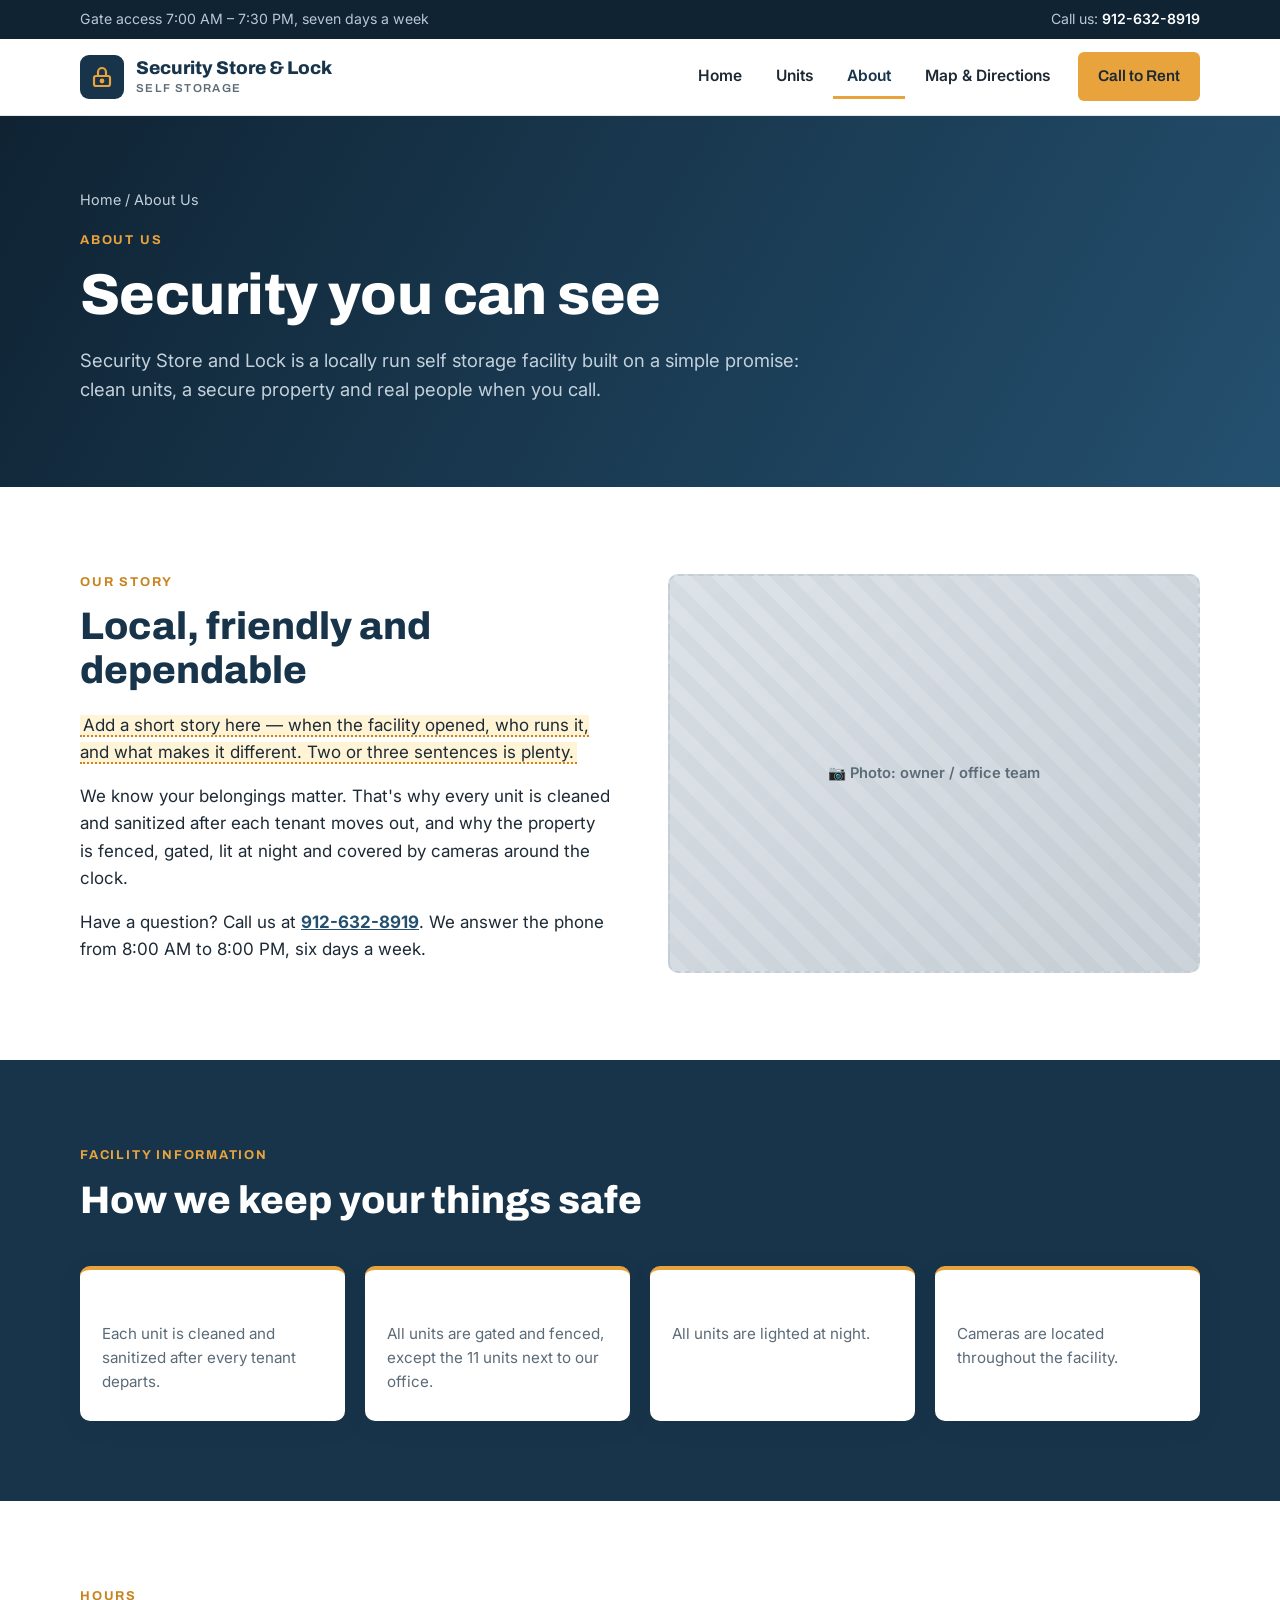
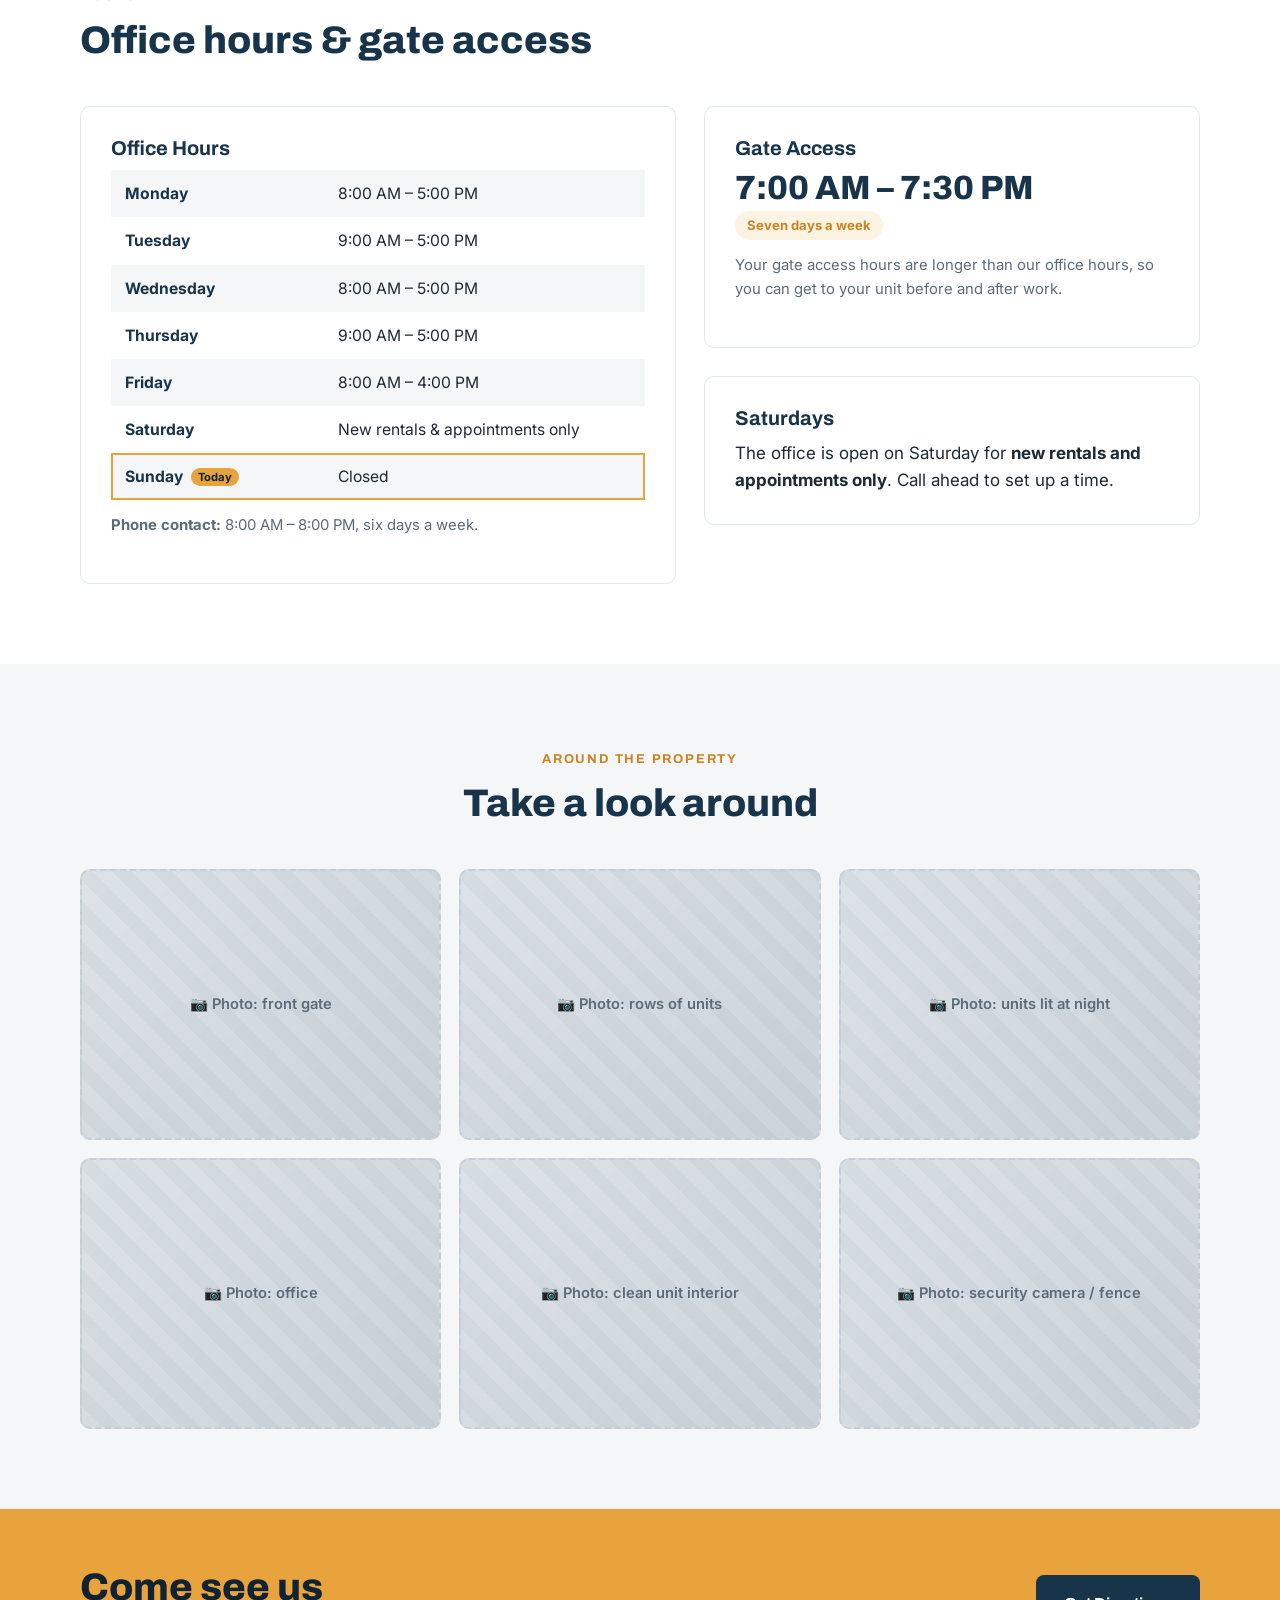
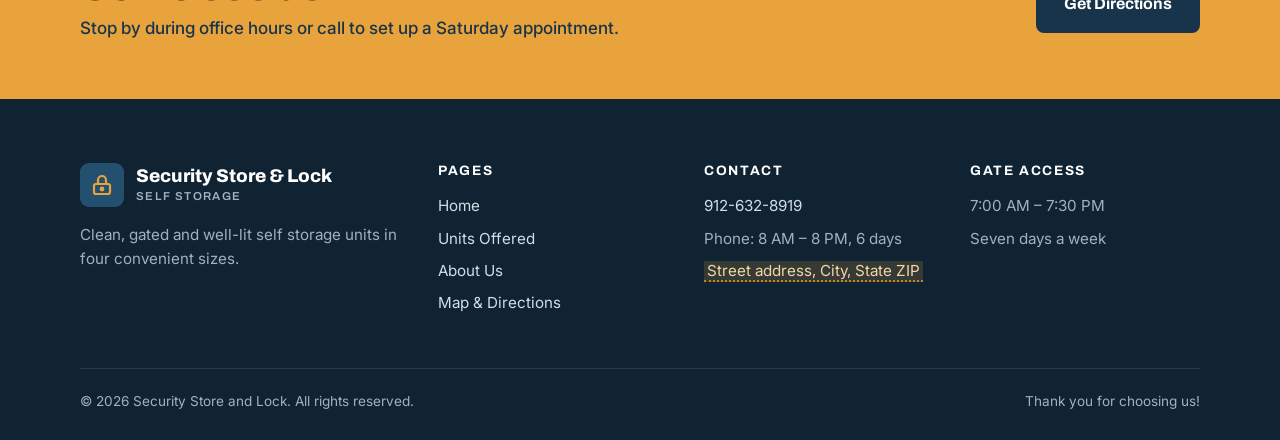
==== about.html @ 2366b082 "Initial website for Security Store and Lock Co-Authored-By: Claude Opus 5.5 <noreply@anthropic.com>" ====
<!DOCTYPE html>
<html lang="en">
<head>
  <meta charset="UTF-8">
  <meta name="viewport" content="width=device-width, initial-scale=1">
  <title>About Us | Security Store and Lock</title>
  <meta name="description" content="Learn about Security Store and Lock: clean, sanitized units, a gated and fenced property, night lighting and day/night cameras.">
  <link rel="preconnect" href="https://fonts.googleapis.com">
  <link rel="preconnect" href="https://fonts.gstatic.com" crossorigin>
  <link href="https://fonts.googleapis.com/css2?family=Archivo:wght@600;700;800&family=Inter:wght@400;500;600;700&display=swap" rel="stylesheet">
  <link rel="stylesheet" href="css/styles.css">
</head>
<body>

  <div class="topbar">
    <div class="container">
      <span class="hide-sm">Gate access 7:00 AM – 7:30 PM, seven days a week</span>
      <span>Call us: <a href="tel:+19126328919">912-632-8919</a></span>
    </div>
  </div>

  <header class="site-header">
    <div class="container">
      <a class="logo" href="index.html" aria-label="Security Store and Lock home">
        <span class="logo-mark"><svg viewBox="0 0 24 24" fill="none" stroke="#e8a33d" stroke-width="2.2" stroke-linecap="round" stroke-linejoin="round"><rect x="4" y="11" width="16" height="10" rx="2"/><path d="M8 11V7a4 4 0 0 1 8 0v4"/><circle cx="12" cy="16" r="1.3" fill="#e8a33d"/></svg></span>
        <span class="logo-text">Security Store &amp; Lock<small>Self Storage</small></span>
      </a>
      <button class="nav-toggle" aria-label="Open menu" aria-expanded="false"><span></span><span></span><span></span></button>
      <nav class="nav" aria-label="Main">
        <a href="index.html">Home</a>
        <a href="units.html">Units</a>
        <a href="about.html" aria-current="page">About</a>
        <a href="directions.html">Map &amp; Directions</a>
        <a class="btn btn--accent" href="tel:+19126328919">Call to Rent</a>
      </nav>
    </div>
  </header>

  <main>
    <section class="page-hero">
      <div class="container">
        <div class="crumbs"><a href="index.html">Home</a> / About Us</div>
        <span class="eyebrow">About Us</span>
        <h1>Security you can see</h1>
        <p class="lead">Security Store and Lock is a locally run self storage facility built on a simple promise: clean units, a secure property and real people when you call.</p>
      </div>
    </section>

    <section class="section">
      <div class="container split">
        <div>
          <span class="eyebrow">Our Story</span>
          <h2>Local, friendly and dependable</h2>
          <p><span class="todo">Add a short story here — when the facility opened, who runs it, and what makes it different. Two or three sentences is plenty.</span></p>
          <p>We know your belongings matter. That's why every unit is cleaned and sanitized after each tenant moves out, and why the property is fenced, gated, lit at night and covered by cameras around the clock.</p>
          <p>Have a question? Call us at <a href="tel:+19126328919"><strong>912-632-8919</strong></a>. We answer the phone from 8:00 AM to 8:00 PM, six days a week.</p>
        </div>
        <div class="photo" data-label="Photo: owner / office team"></div>
      </div>
    </section>

    <section class="section section--navy">
      <div class="container">
        <div class="section-head">
          <span class="eyebrow">Facility Information</span>
          <h2>How we keep your things safe</h2>
        </div>
        <div class="features" style="margin-top:0">
          <div class="feature"><h3>Cleaned &amp; Sanitized</h3><p>Each unit is cleaned and sanitized after every tenant departs.</p></div>
          <div class="feature"><h3>Gated &amp; Fenced</h3><p>All units are gated and fenced, except the 11 units next to our office.</p></div>
          <div class="feature"><h3>Lighted at Night</h3><p>All units are lighted at night.</p></div>
          <div class="feature"><h3>Day/Night Cameras</h3><p>Cameras are located throughout the facility.</p></div>
        </div>
      </div>
    </section>

    <section class="section">
      <div class="container">
        <div class="section-head">
          <span class="eyebrow">Hours</span>
          <h2>Office hours &amp; gate access</h2>
        </div>
        <div class="info-grid">
          <div class="card">
            <h3>Office Hours</h3>
            <table class="hours">
              <tr data-day="1"><th>Monday</th><td>8:00 AM – 5:00 PM</td></tr>
              <tr data-day="2"><th>Tuesday</th><td>9:00 AM – 5:00 PM</td></tr>
              <tr data-day="3"><th>Wednesday</th><td>8:00 AM – 5:00 PM</td></tr>
              <tr data-day="4"><th>Thursday</th><td>9:00 AM – 5:00 PM</td></tr>
              <tr data-day="5"><th>Friday</th><td>8:00 AM – 4:00 PM</td></tr>
              <tr data-day="6"><th>Saturday</th><td>New rentals &amp; appointments only</td></tr>
              <tr data-day="0"><th>Sunday</th><td>Closed</td></tr>
            </table>
            <p class="note"><strong>Phone contact:</strong> 8:00 AM – 8:00 PM, six days a week.</p>
          </div>
          <div class="stack">
            <div class="card">
              <h3>Gate Access</h3>
              <div class="gate-time">7:00 AM – 7:30 PM</div>
              <span class="pill">Seven days a week</span>
              <p class="note">Your gate access hours are longer than our office hours, so you can get to your unit before and after work.</p>
            </div>
            <div class="card">
              <h3>Saturdays</h3>
              <p style="margin:0">The office is open on Saturday for <strong>new rentals and appointments only</strong>. Call ahead to set up a time.</p>
            </div>
          </div>
        </div>
      </div>
    </section>

    <section class="section section--soft">
      <div class="container">
        <div class="section-head center">
          <span class="eyebrow">Around the Property</span>
          <h2>Take a look around</h2>
        </div>
        <div class="gallery">
          <div class="photo" data-label="Photo: front gate"></div>
          <div class="photo" data-label="Photo: rows of units"></div>
          <div class="photo" data-label="Photo: units lit at night"></div>
          <div class="photo" data-label="Photo: office"></div>
          <div class="photo" data-label="Photo: clean unit interior"></div>
          <div class="photo" data-label="Photo: security camera / fence"></div>
        </div>
      </div>
    </section>

    <section class="cta-band">
      <div class="container">
        <div>
          <h2>Come see us</h2>
          <p>Stop by during office hours or call to set up a Saturday appointment.</p>
        </div>
        <a class="btn btn--navy" href="directions.html">Get Directions</a>
      </div>
    </section>
  </main>

  <footer class="site-footer">
    <div class="container">
      <div class="footer-grid">
        <div>
          <a class="logo" href="index.html">
            <span class="logo-mark"><svg viewBox="0 0 24 24" fill="none" stroke="#e8a33d" stroke-width="2.2" stroke-linecap="round" stroke-linejoin="round"><rect x="4" y="11" width="16" height="10" rx="2"/><path d="M8 11V7a4 4 0 0 1 8 0v4"/><circle cx="12" cy="16" r="1.3" fill="#e8a33d"/></svg></span>
            <span class="logo-text">Security Store &amp; Lock<small>Self Storage</small></span>
          </a>
          <p style="margin-top:16px">Clean, gated and well-lit self storage units in four convenient sizes.</p>
        </div>
        <div>
          <h4>Pages</h4>
          <ul>
            <li><a href="index.html">Home</a></li>
            <li><a href="units.html">Units Offered</a></li>
            <li><a href="about.html">About Us</a></li>
            <li><a href="directions.html">Map &amp; Directions</a></li>
          </ul>
        </div>
        <div>
          <h4>Contact</h4>
          <ul>
            <li><a href="tel:+19126328919">912-632-8919</a></li>
            <li>Phone: 8 AM – 8 PM, 6 days</li>
            <li><span class="todo">Street address, City, State ZIP</span></li>
          </ul>
        </div>
        <div>
          <h4>Gate Access</h4>
          <ul>
            <li>7:00 AM – 7:30 PM</li>
            <li>Seven days a week</li>
          </ul>
        </div>
      </div>
      <div class="footer-bottom">
        <span>&copy; <span data-year>2026</span> Security Store and Lock. All rights reserved.</span>
        <span>Thank you for choosing us!</span>
      </div>
    </div>
  </footer>

  <script src="js/main.js"></script>
</body>
</html>
---- css/styles.css ----
/* ==========================================================
   Security Store and Lock — site styles
   Brand colors are defined once here; change them to re-theme.
   ========================================================== */
:root {
  --navy: #18344a;
  --navy-dark: #0f2333;
  --navy-light: #24506f;
  --accent: #e8a33d;
  --accent-dark: #c98420;
  --ink: #1d2a35;
  --muted: #5b6b78;
  --line: #e3e8ec;
  --bg: #ffffff;
  --bg-soft: #f4f6f8;
  --radius: 10px;
  --shadow: 0 6px 24px rgba(15, 35, 51, 0.08);
  --max: 1160px;
  --font-head: "Archivo", "Segoe UI", system-ui, sans-serif;
  --font-body: "Inter", "Segoe UI", system-ui, sans-serif;
}

*, *::before, *::after { box-sizing: border-box; }
html { scroll-behavior: smooth; }
body {
  margin: 0;
  font-family: var(--font-body);
  color: var(--ink);
  background: var(--bg);
  line-height: 1.6;
  font-size: 17px;
  -webkit-font-smoothing: antialiased;
}
img { max-width: 100%; display: block; }
a { color: var(--navy-light); }
h1, h2, h3, h4 { font-family: var(--font-head); color: var(--navy); line-height: 1.15; margin: 0 0 .5em; }
h1 { font-size: clamp(2.2rem, 5vw, 3.6rem); font-weight: 800; letter-spacing: -0.01em; }
h2 { font-size: clamp(1.7rem, 3.2vw, 2.4rem); font-weight: 800; }
h3 { font-size: 1.25rem; font-weight: 700; }
p { margin: 0 0 1em; }

.container { width: 100%; max-width: var(--max); margin: 0 auto; padding: 0 20px; }
.section { padding: 80px 0; }
.section--soft { background: var(--bg-soft); }
.section--navy { background: var(--navy); color: #dbe5ec; }
.section--navy h2, .section--navy h3 { color: #fff; }
.eyebrow {
  display: inline-block;
  font-family: var(--font-head);
  font-size: .8rem;
  font-weight: 700;
  letter-spacing: .14em;
  text-transform: uppercase;
  color: var(--accent-dark);
  margin-bottom: .75rem;
}
.section--navy .eyebrow, .hero .eyebrow, .page-hero .eyebrow { color: var(--accent); }
.lead { font-size: 1.15rem; color: var(--muted); max-width: 62ch; }
.section-head { max-width: 720px; margin-bottom: 44px; }
.section-head.center { margin-left: auto; margin-right: auto; text-align: center; }
.section-head.center .lead { margin-left: auto; margin-right: auto; }

/* ---------- Buttons ---------- */
.btn {
  display: inline-flex; align-items: center; gap: .5rem;
  padding: 14px 26px;
  border-radius: 8px;
  font-family: var(--font-head);
  font-weight: 700;
  font-size: 1rem;
  text-decoration: none;
  border: 2px solid transparent;
  transition: background .15s, color .15s, border-color .15s, transform .15s;
  cursor: pointer;
}
.btn:hover { transform: translateY(-1px); }
.btn--accent { background: var(--accent); color: var(--navy-dark); }
.btn--accent:hover { background: var(--accent-dark); }
.btn--ghost { border-color: rgba(255,255,255,.5); color: #fff; }
.btn--ghost:hover { border-color: #fff; background: rgba(255,255,255,.08); }
.btn--navy { background: var(--navy); color: #fff; }
.btn--navy:hover { background: var(--navy-light); }
.btn--outline { border-color: var(--navy); color: var(--navy); }
.btn--outline:hover { background: var(--navy); color: #fff; }
.btn-row { display: flex; flex-wrap: wrap; gap: 12px; }

/* ---------- Top bar + header ---------- */
.topbar { background: var(--navy-dark); color: #b9c8d4; font-size: .88rem; }
.topbar .container { display: flex; justify-content: space-between; gap: 16px; padding-top: 8px; padding-bottom: 8px; flex-wrap: wrap; }
.topbar a { color: #fff; text-decoration: none; font-weight: 600; }

.site-header {
  position: sticky; top: 0; z-index: 50;
  background: #fff;
  border-bottom: 1px solid var(--line);
}
.site-header .container { display: flex; align-items: center; justify-content: space-between; height: 76px; }
.logo { display: flex; align-items: center; gap: 12px; text-decoration: none; }
.logo-mark {
  width: 44px; height: 44px; border-radius: 9px;
  background: var(--navy);
  display: grid; place-items: center;
}
.logo-mark svg { width: 24px; height: 24px; }
.logo-text { font-family: var(--font-head); font-weight: 800; color: var(--navy); font-size: 1.15rem; line-height: 1.05; }
.logo-text small { display: block; font-weight: 600; font-size: .72rem; letter-spacing: .12em; text-transform: uppercase; color: var(--muted); margin-top: 3px; }

.nav { display: flex; align-items: center; gap: 6px; }
.nav a {
  text-decoration: none; color: var(--ink);
  font-weight: 600; font-size: .97rem;
  padding: 10px 14px; border-radius: 6px;
}
.nav a:hover { background: var(--bg-soft); }
.nav a[aria-current="page"] { color: var(--navy); box-shadow: inset 0 -3px 0 var(--accent); border-radius: 0; }
.nav .btn { margin-left: 8px; padding: 10px 18px; }
.nav-toggle { display: none; background: none; border: 0; padding: 8px; cursor: pointer; }
.nav-toggle span { display: block; width: 24px; height: 2px; background: var(--navy); margin: 5px 0; transition: transform .2s, opacity .2s; }

/* ---------- Hero ---------- */
.hero {
  position: relative;
  background:
    linear-gradient(100deg, rgba(15,35,51,.96) 0%, rgba(24,52,74,.88) 55%, rgba(24,52,74,.55) 100%),
    var(--hero-img, linear-gradient(135deg, #24506f, #0f2333));
  background-size: cover; background-position: center;
  color: #dbe5ec;
  padding: 110px 0 120px;
  overflow: hidden;
}
.hero h1 { color: #fff; max-width: 15ch; }
.hero .lead { color: #c3d1dc; }
.hero-grid { display: grid; grid-template-columns: 1.3fr 1fr; gap: 48px; align-items: center; }
.hero-card {
  background: rgba(255,255,255,.06);
  border: 1px solid rgba(255,255,255,.14);
  border-radius: var(--radius);
  padding: 28px;
  backdrop-filter: blur(4px);
}
.hero-card h3 { color: #fff; font-size: 1rem; letter-spacing: .1em; text-transform: uppercase; margin-bottom: 14px; }
.hero-card .big { font-family: var(--font-head); font-size: 1.9rem; font-weight: 800; color: #fff; line-height: 1.1; }
.hero-card .sub { color: #b9c8d4; margin: 4px 0 0; }
.hero-card hr { border: 0; border-top: 1px solid rgba(255,255,255,.14); margin: 20px 0; }

.page-hero {
  background: linear-gradient(120deg, var(--navy-dark), var(--navy-light));
  color: #c3d1dc;
  padding: 72px 0 64px;
}
.page-hero h1 { color: #fff; margin-bottom: .3em; }
.page-hero .lead { color: #c3d1dc; }
.crumbs { font-size: .9rem; margin-bottom: 14px; }
.crumbs a { color: #c3d1dc; text-decoration: none; }
.crumbs a:hover { color: #fff; }

/* ---------- Feature strip ---------- */
.features { display: grid; grid-template-columns: repeat(4, 1fr); gap: 20px; margin-top: -60px; position: relative; z-index: 2; }
.feature {
  background: #fff;
  border-radius: var(--radius);
  padding: 26px 22px;
  box-shadow: var(--shadow);
  border-top: 4px solid var(--accent);
}
.feature .icon { width: 44px; height: 44px; border-radius: 10px; background: #fdf3e3; display: grid; place-items: center; margin-bottom: 14px; }
.feature .icon svg { width: 22px; height: 22px; stroke: var(--accent-dark); }
.feature h3 { font-size: 1.08rem; margin-bottom: .35em; }
.feature p { color: var(--muted); font-size: .95rem; margin: 0; }

/* ---------- Units ---------- */
.units-grid { display: grid; grid-template-columns: repeat(4, 1fr); gap: 22px; }
.unit-card {
  background: #fff;
  border: 1px solid var(--line);
  border-radius: var(--radius);
  overflow: hidden;
  display: flex; flex-direction: column;
  transition: box-shadow .2s, transform .2s;
}
.unit-card:hover { box-shadow: var(--shadow); transform: translateY(-3px); }
.unit-visual { background: var(--bg-soft); padding: 22px; display: grid; place-items: center; height: 150px; border-bottom: 1px solid var(--line); }
.unit-visual .box {
  background: var(--navy);
  border-radius: 3px;
  position: relative;
  box-shadow: inset 0 0 0 2px rgba(255,255,255,.08);
}
.unit-visual .box::after {
  content: ""; position: absolute; inset: 18% 12% 0;
  background: repeating-linear-gradient(to bottom, rgba(255,255,255,.22) 0 2px, transparent 2px 7px);
}
.unit-body { padding: 22px; flex: 1; display: flex; flex-direction: column; }
.unit-size { font-family: var(--font-head); font-size: 1.6rem; font-weight: 800; color: var(--navy); margin: 0; }
.unit-sqft { font-size: .85rem; font-weight: 700; color: var(--accent-dark); letter-spacing: .06em; text-transform: uppercase; margin-bottom: 10px; }
.unit-body p { color: var(--muted); font-size: .95rem; }
.unit-body ul { padding-left: 1.1em; color: var(--muted); font-size: .93rem; margin: 0 0 18px; }
.unit-body .btn { margin-top: auto; justify-content: center; }

/* ---------- Split / about ---------- */
.split { display: grid; grid-template-columns: 1fr 1fr; gap: 56px; align-items: center; }
.split.reverse > :first-child { order: 2; }
.check-list { list-style: none; padding: 0; margin: 0 0 24px; }
.check-list li { position: relative; padding: 0 0 12px 34px; }
.check-list li::before {
  content: ""; position: absolute; left: 0; top: 3px;
  width: 22px; height: 22px; border-radius: 50%;
  background: var(--accent) url("data:image/svg+xml,%3Csvg xmlns='http://www.w3.org/2000/svg' viewBox='0 0 24 24' fill='none' stroke='%230f2333' stroke-width='3.5' stroke-linecap='round' stroke-linejoin='round'%3E%3Cpolyline points='20 6 9 17 4 12'/%3E%3C/svg%3E") center / 13px no-repeat;
}

/* ---------- Photo placeholders ----------
   To add a real photo, replace a  <div class="photo" ...>  with:
   <img class="photo" src="images/your-photo.jpg" alt="Describe the photo">
*/
.photo {
  width: 100%;
  aspect-ratio: 4 / 3;
  object-fit: cover;
  border-radius: var(--radius);
  background:
    linear-gradient(135deg, rgba(24,52,74,.08), rgba(24,52,74,.16)),
    repeating-linear-gradient(45deg, #eef2f5 0 14px, #e6ebef 14px 28px);
  border: 2px dashed #c4ced6;
  display: grid; place-items: center;
  color: var(--muted);
  font-weight: 600; font-size: .92rem;
  text-align: center; padding: 16px;
}
img.photo { border: 0; padding: 0; }
.photo.wide { aspect-ratio: 16 / 9; }
.photo::before { content: "\1F4F7  " attr(data-label); }
img.photo::before { content: none; }
.gallery { display: grid; grid-template-columns: repeat(3, 1fr); gap: 18px; }

/* ---------- Info cards (hours, gate) ---------- */
.info-grid { display: grid; grid-template-columns: 1.2fr 1fr; gap: 28px; }
.card {
  background: #fff;
  border: 1px solid var(--line);
  border-radius: var(--radius);
  padding: 30px;
}
.card h3 { display: flex; align-items: center; gap: 10px; }
.card h3 svg { width: 22px; height: 22px; stroke: var(--accent-dark); flex: none; }
.hours { width: 100%; border-collapse: collapse; font-size: .98rem; }
.hours th, .hours td { text-align: left; padding: 11px 14px; }
.hours th { font-weight: 700; color: var(--navy); width: 40%; }
.hours tr:nth-child(odd) { background: var(--bg-soft); }
.hours tr.today { outline: 2px solid var(--accent); outline-offset: -2px; }
.hours tr.today th::after { content: "Today"; margin-left: 8px; font-size: .7rem; background: var(--accent); color: var(--navy-dark); padding: 2px 7px; border-radius: 20px; vertical-align: middle; }
.note { font-size: .93rem; color: var(--muted); margin-top: 14px; }
.gate-time { font-family: var(--font-head); font-size: 2.1rem; font-weight: 800; color: var(--navy); line-height: 1.1; margin: 4px 0; }
.pill { display: inline-block; background: #fdf3e3; color: var(--accent-dark); font-weight: 700; font-size: .82rem; padding: 4px 12px; border-radius: 30px; }
.stack > * + * { margin-top: 28px; }

/* ---------- CTA band ---------- */
.cta-band { background: var(--accent); padding: 56px 0; }
.cta-band .container { display: flex; align-items: center; justify-content: space-between; gap: 24px; flex-wrap: wrap; }
.cta-band h2 { margin: 0; color: var(--navy-dark); }
.cta-band p { margin: 6px 0 0; color: var(--navy); font-weight: 500; }

/* ---------- Map ---------- */
.map-embed { width: 100%; aspect-ratio: 16 / 10; border: 0; border-radius: var(--radius); background: var(--bg-soft); }
.site-map-wrap { background: #fff; border: 1px solid var(--line); border-radius: var(--radius); padding: 20px; }
.site-map { width: 100%; height: auto; display: block; }
.legend { display: flex; flex-wrap: wrap; gap: 14px 24px; margin-top: 16px; font-size: .9rem; color: var(--muted); }
.legend span { display: inline-flex; align-items: center; gap: 8px; }
.legend i { width: 16px; height: 16px; border-radius: 3px; display: inline-block; }
.steps { counter-reset: step; list-style: none; padding: 0; margin: 0; }
.steps li { counter-increment: step; position: relative; padding: 0 0 22px 52px; }
.steps li::before {
  content: counter(step);
  position: absolute; left: 0; top: -2px;
  width: 34px; height: 34px; border-radius: 50%;
  background: var(--navy); color: #fff;
  display: grid; place-items: center;
  font-family: var(--font-head); font-weight: 800;
}
.steps strong { color: var(--navy); }

/* ---------- Placeholder highlight (things the owner must fill in) ---------- */
.todo { background: #fff4d6; border-bottom: 2px dotted var(--accent-dark); padding: 0 3px; }

/* ---------- Footer ---------- */
.site-footer { background: var(--navy-dark); color: #9fb2c1; padding: 64px 0 28px; font-size: .95rem; }
.footer-grid { display: grid; grid-template-columns: 1.4fr 1fr 1fr 1fr; gap: 36px; }
.site-footer h4 { color: #fff; font-size: .85rem; letter-spacing: .12em; text-transform: uppercase; margin-bottom: 16px; }
.site-footer a { color: #d3dee6; text-decoration: none; }
.site-footer a:hover { color: var(--accent); }
.site-footer ul { list-style: none; padding: 0; margin: 0; }
.site-footer li { margin-bottom: 8px; }
.site-footer .logo-text { color: #fff; }
.site-footer .logo-text small { color: #9fb2c1; }
.site-footer .logo-mark { background: var(--navy-light); }
.footer-bottom { border-top: 1px solid rgba(255,255,255,.1); margin-top: 44px; padding-top: 22px; font-size: .85rem; display: flex; justify-content: space-between; flex-wrap: wrap; gap: 10px; }

/* ---------- Responsive ---------- */
@media (max-width: 1000px) {
  .features, .units-grid { grid-template-columns: repeat(2, 1fr); }
  .footer-grid { grid-template-columns: 1fr 1fr; }
}
@media (max-width: 860px) {
  .nav-toggle { display: block; }
  .nav {
    position: absolute; top: 76px; left: 0; right: 0;
    background: #fff; border-bottom: 1px solid var(--line);
    flex-direction: column; align-items: stretch; gap: 0;
    padding: 10px 16px 18px;
    display: none;
  }
  .nav.open { display: flex; }
  .nav a { padding: 14px 10px; border-bottom: 1px solid var(--line); }
  .nav a[aria-current="page"] { box-shadow: inset 4px 0 0 var(--accent); }
  .nav .btn { margin: 14px 0 0; justify-content: center; border-bottom: 0; }
  .nav-toggle[aria-expanded="true"] span:nth-child(1) { transform: translateY(7px) rotate(45deg); }
  .nav-toggle[aria-expanded="true"] span:nth-child(2) { opacity: 0; }
  .nav-toggle[aria-expanded="true"] span:nth-child(3) { transform: translateY(-7px) rotate(-45deg); }
  .hero-grid, .split, .info-grid { grid-template-columns: 1fr; gap: 32px; }
  .split.reverse > :first-child { order: 0; }
  .gallery { grid-template-columns: 1fr 1fr; }
  .section { padding: 60px 0; }
  .hero { padding: 72px 0 100px; }
}
@media (max-width: 560px) {
  body { font-size: 16px; }
  .container { padding: 0 16px; }
  .features, .units-grid, .gallery, .footer-grid { grid-template-columns: 1fr; }
  .topbar .container { justify-content: center; text-align: center; }
  .topbar .hide-sm { display: none; }
  .card { padding: 22px; }
  .hours th, .hours td { padding: 10px; }
  .btn-row .btn { flex: 1 1 100%; justify-content: center; }
}
.site-footer .todo { background: rgba(232,163,61,.18); color: #f3d6a6; }
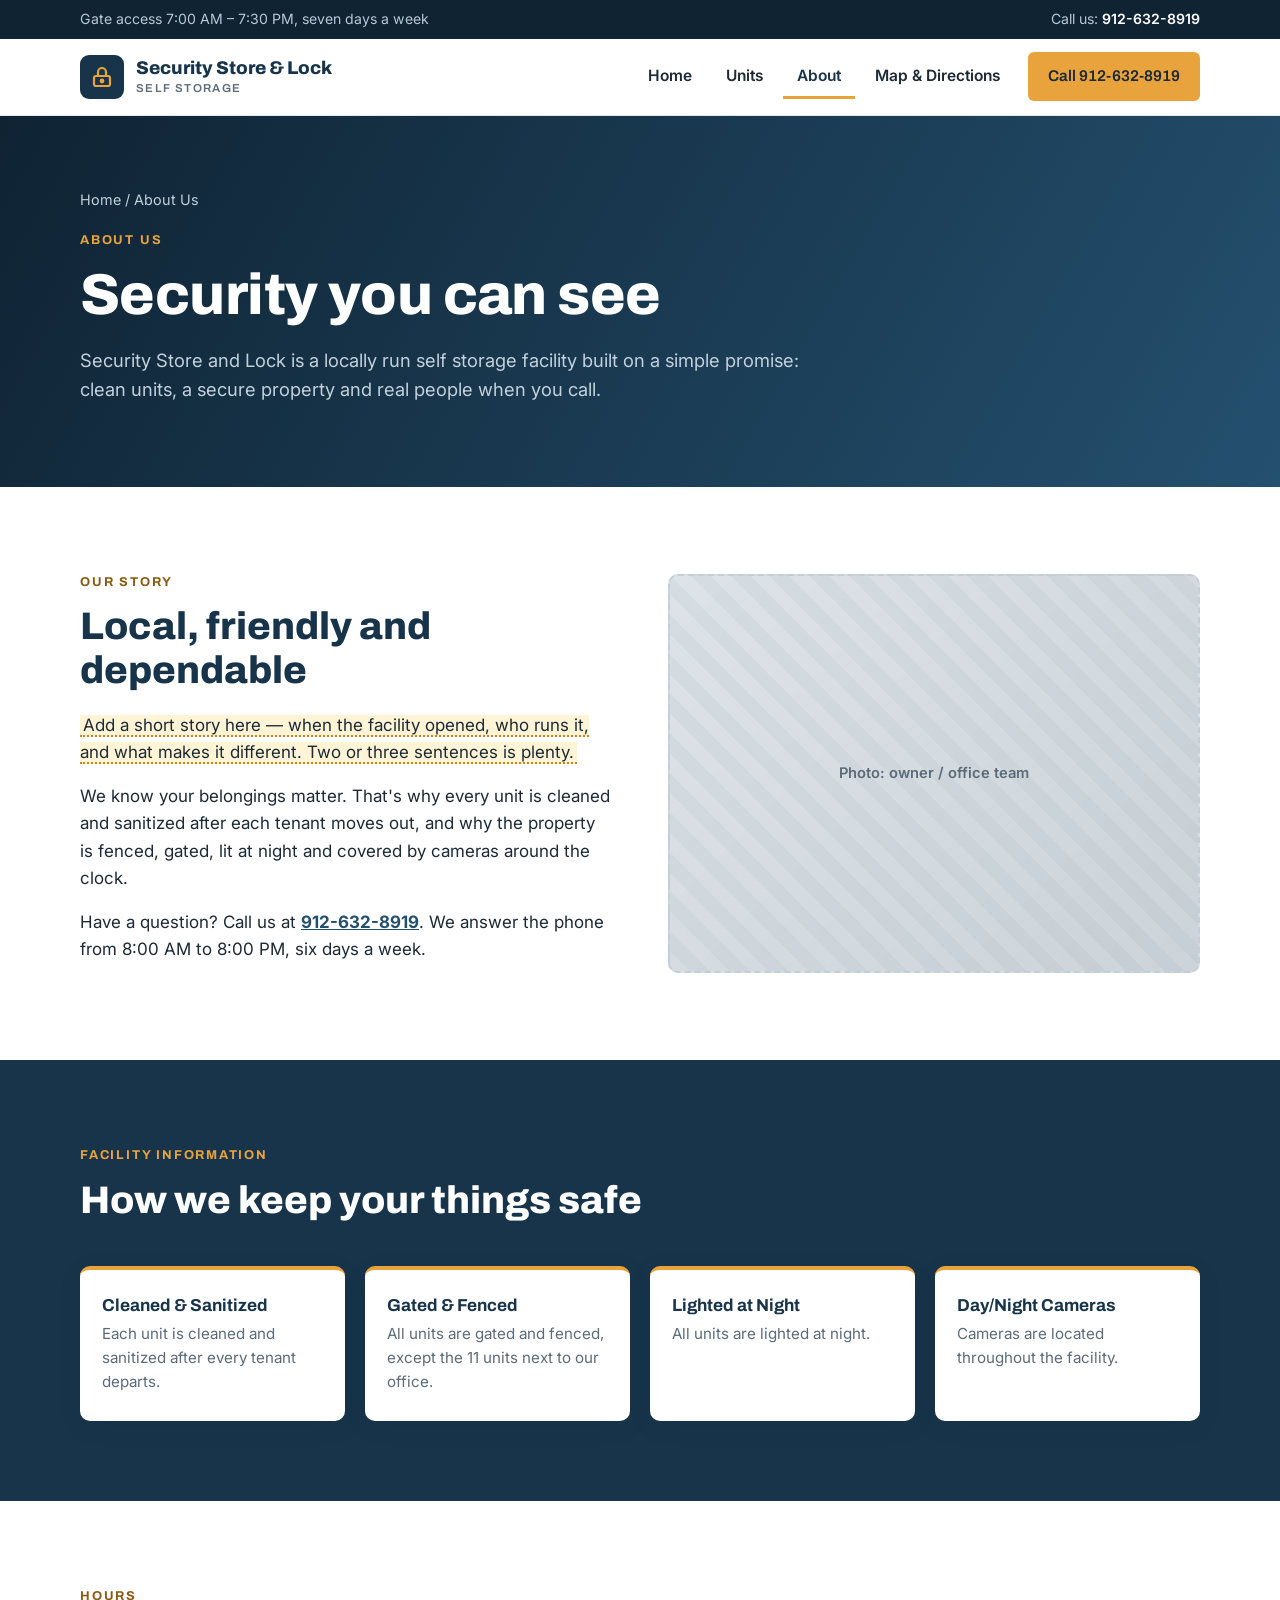
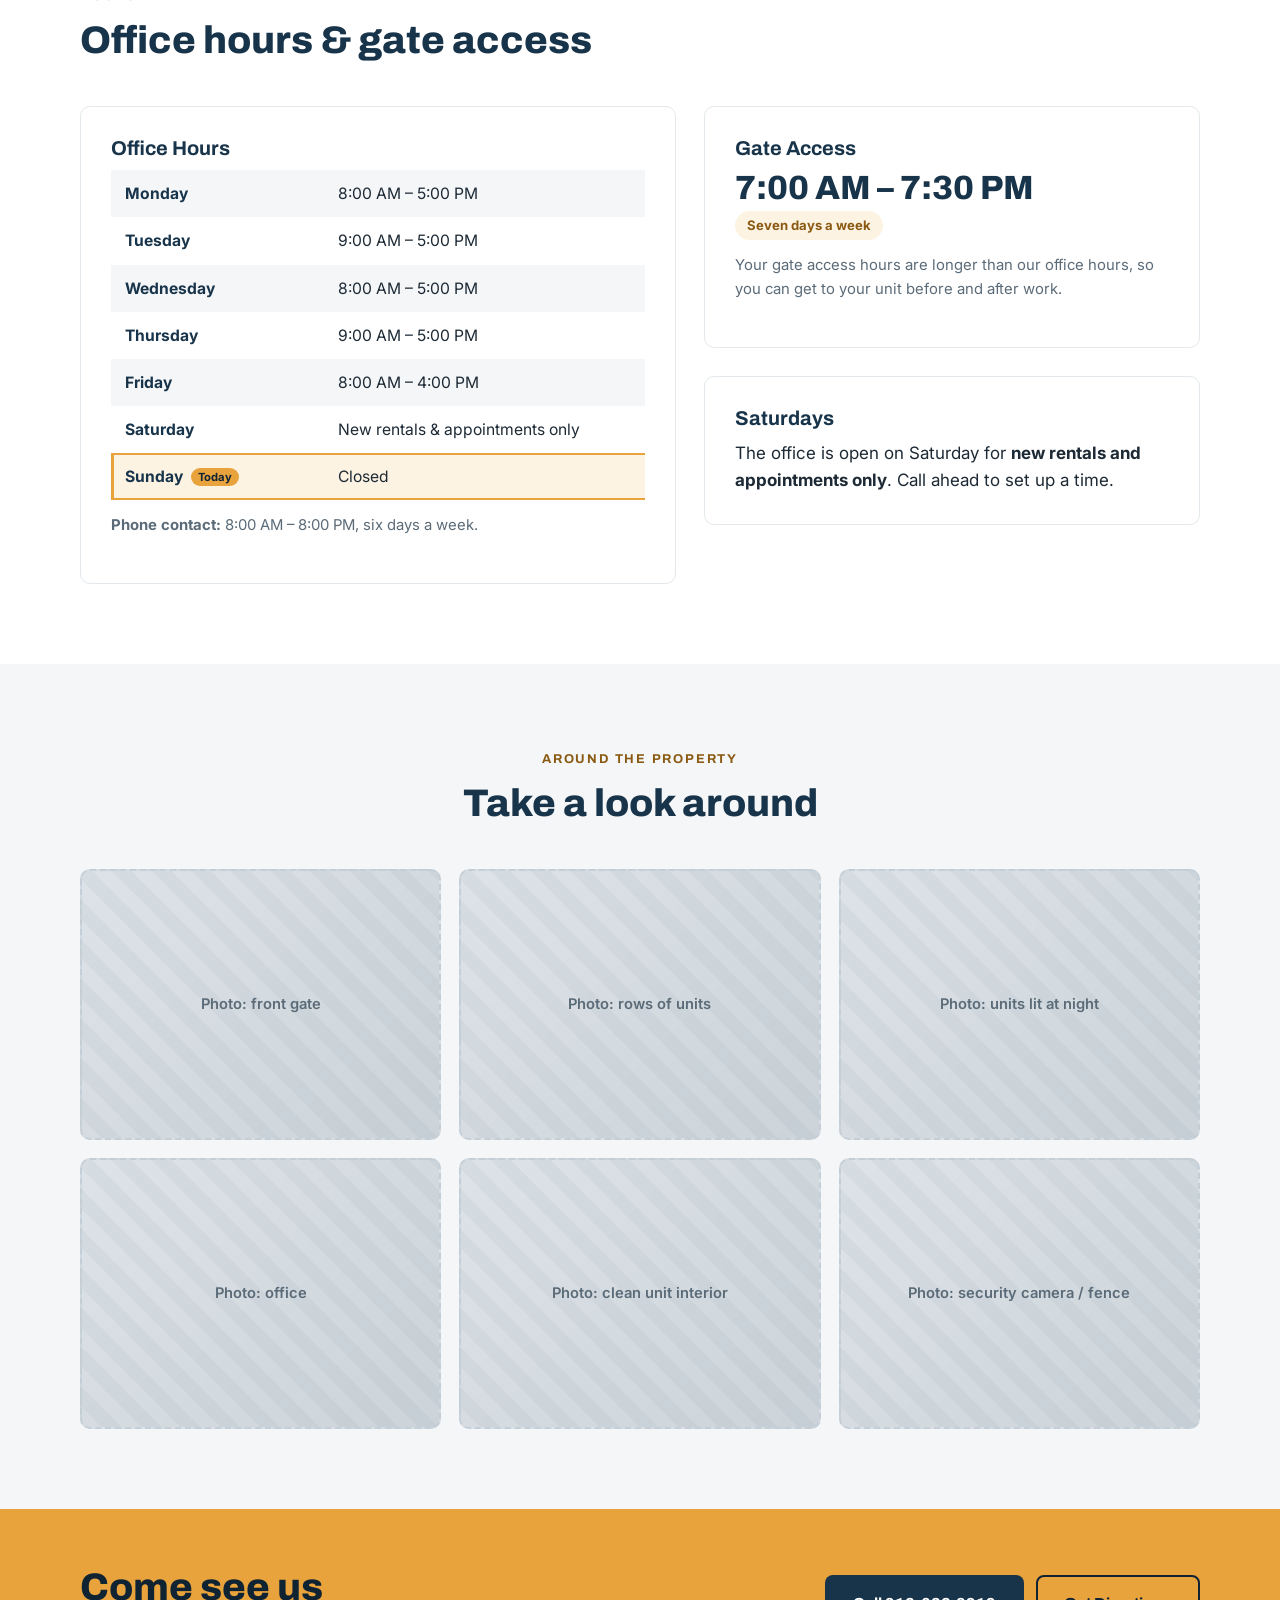
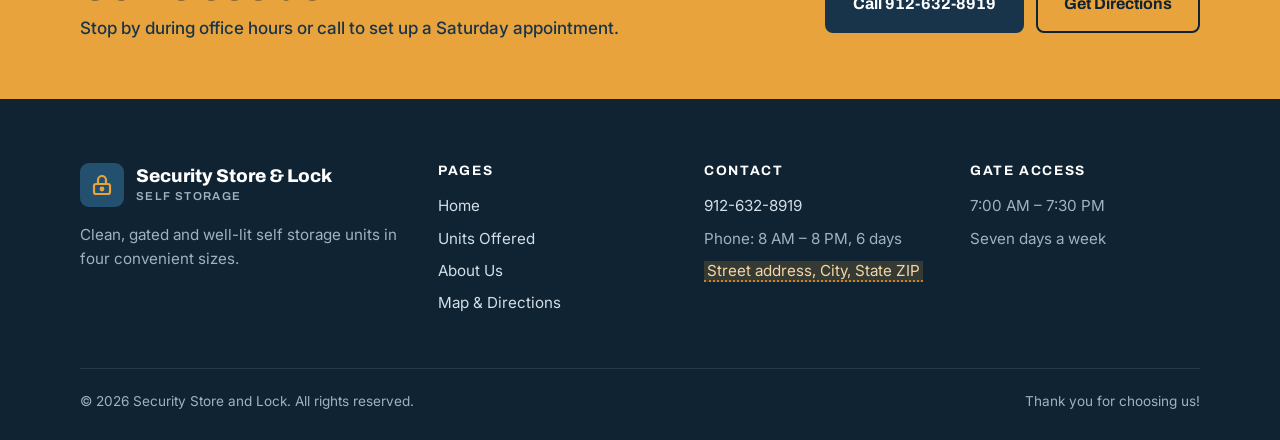
==== commit a89b0f5f: "Apply UI/UX review: accessibility, mobile call bar, readable map - Fix invisible feature headings on" ====
--- a/about.html
+++ b/about.html
@@ -11,6 +11,7 @@
   <link rel="stylesheet" href="css/styles.css">
 </head>
 <body>
+  <a class="skip-link" href="#main">Skip to main content</a>
 
   <div class="topbar">
     <div class="container">
@@ -25,18 +26,18 @@
         <span class="logo-mark"><svg viewBox="0 0 24 24" fill="none" stroke="#e8a33d" stroke-width="2.2" stroke-linecap="round" stroke-linejoin="round"><rect x="4" y="11" width="16" height="10" rx="2"/><path d="M8 11V7a4 4 0 0 1 8 0v4"/><circle cx="12" cy="16" r="1.3" fill="#e8a33d"/></svg></span>
         <span class="logo-text">Security Store &amp; Lock<small>Self Storage</small></span>
       </a>
-      <button class="nav-toggle" aria-label="Open menu" aria-expanded="false"><span></span><span></span><span></span></button>
-      <nav class="nav" aria-label="Main">
+      <button class="nav-toggle" aria-label="Menu" aria-expanded="false" aria-controls="site-nav"><span></span><span></span><span></span></button>
+      <nav class="nav" id="site-nav" aria-label="Main">
         <a href="index.html">Home</a>
         <a href="units.html">Units</a>
         <a href="about.html" aria-current="page">About</a>
         <a href="directions.html">Map &amp; Directions</a>
-        <a class="btn btn--accent" href="tel:+19126328919">Call to Rent</a>
+        <a class="btn btn--accent" href="tel:+19126328919">Call 912-632-8919</a>
       </nav>
     </div>
   </header>
 
-  <main>
+  <main id="main">
     <section class="page-hero">
       <div class="container">
         <div class="crumbs"><a href="index.html">Home</a> / About Us</div>
@@ -55,7 +56,7 @@
           <p>We know your belongings matter. That's why every unit is cleaned and sanitized after each tenant moves out, and why the property is fenced, gated, lit at night and covered by cameras around the clock.</p>
           <p>Have a question? Call us at <a href="tel:+19126328919"><strong>912-632-8919</strong></a>. We answer the phone from 8:00 AM to 8:00 PM, six days a week.</p>
         </div>
-        <div class="photo" data-label="Photo: owner / office team"></div>
+        <div class="photo" aria-hidden="true" data-label="Photo: owner / office team"></div>
       </div>
     </section>
 
@@ -65,7 +66,7 @@
           <span class="eyebrow">Facility Information</span>
           <h2>How we keep your things safe</h2>
         </div>
-        <div class="features" style="margin-top:0">
+        <div class="features">
           <div class="feature"><h3>Cleaned &amp; Sanitized</h3><p>Each unit is cleaned and sanitized after every tenant departs.</p></div>
           <div class="feature"><h3>Gated &amp; Fenced</h3><p>All units are gated and fenced, except the 11 units next to our office.</p></div>
           <div class="feature"><h3>Lighted at Night</h3><p>All units are lighted at night.</p></div>
@@ -84,13 +85,14 @@
           <div class="card">
             <h3>Office Hours</h3>
             <table class="hours">
-              <tr data-day="1"><th>Monday</th><td>8:00 AM – 5:00 PM</td></tr>
-              <tr data-day="2"><th>Tuesday</th><td>9:00 AM – 5:00 PM</td></tr>
-              <tr data-day="3"><th>Wednesday</th><td>8:00 AM – 5:00 PM</td></tr>
-              <tr data-day="4"><th>Thursday</th><td>9:00 AM – 5:00 PM</td></tr>
-              <tr data-day="5"><th>Friday</th><td>8:00 AM – 4:00 PM</td></tr>
-              <tr data-day="6"><th>Saturday</th><td>New rentals &amp; appointments only</td></tr>
-              <tr data-day="0"><th>Sunday</th><td>Closed</td></tr>
+              <caption class="sr-only">Office hours</caption>
+              <tr data-day="1"><th scope="row">Monday</th><td>8:00 AM – 5:00 PM</td></tr>
+              <tr data-day="2"><th scope="row">Tuesday</th><td>9:00 AM – 5:00 PM</td></tr>
+              <tr data-day="3"><th scope="row">Wednesday</th><td>8:00 AM – 5:00 PM</td></tr>
+              <tr data-day="4"><th scope="row">Thursday</th><td>9:00 AM – 5:00 PM</td></tr>
+              <tr data-day="5"><th scope="row">Friday</th><td>8:00 AM – 4:00 PM</td></tr>
+              <tr data-day="6"><th scope="row">Saturday</th><td>New rentals &amp; appointments only</td></tr>
+              <tr data-day="0"><th scope="row">Sunday</th><td>Closed</td></tr>
             </table>
             <p class="note"><strong>Phone contact:</strong> 8:00 AM – 8:00 PM, six days a week.</p>
           </div>
@@ -117,12 +119,12 @@
           <h2>Take a look around</h2>
         </div>
         <div class="gallery">
-          <div class="photo" data-label="Photo: front gate"></div>
-          <div class="photo" data-label="Photo: rows of units"></div>
-          <div class="photo" data-label="Photo: units lit at night"></div>
-          <div class="photo" data-label="Photo: office"></div>
-          <div class="photo" data-label="Photo: clean unit interior"></div>
-          <div class="photo" data-label="Photo: security camera / fence"></div>
+          <div class="photo" aria-hidden="true" data-label="Photo: front gate"></div>
+          <div class="photo" aria-hidden="true" data-label="Photo: rows of units"></div>
+          <div class="photo" aria-hidden="true" data-label="Photo: units lit at night"></div>
+          <div class="photo" aria-hidden="true" data-label="Photo: office"></div>
+          <div class="photo" aria-hidden="true" data-label="Photo: clean unit interior"></div>
+          <div class="photo" aria-hidden="true" data-label="Photo: security camera / fence"></div>
         </div>
       </div>
     </section>
@@ -133,7 +135,10 @@
           <h2>Come see us</h2>
           <p>Stop by during office hours or call to set up a Saturday appointment.</p>
         </div>
-        <a class="btn btn--navy" href="directions.html">Get Directions</a>
+        <div class="btn-row">
+          <a class="btn btn--navy" href="tel:+19126328919">Call 912-632-8919</a>
+          <a class="btn btn--outline-dark" href="directions.html">Get Directions</a>
+        </div>
       </div>
     </section>
   </main>
@@ -180,6 +185,8 @@
     </div>
   </footer>
 
+  <a class="call-bar" href="tel:+19126328919">Call to Rent: 912-632-8919</a>
+
   <script src="js/main.js"></script>
 </body>
 </html>
--- a/css/styles.css
+++ b/css/styles.css
@@ -8,6 +8,7 @@
   --navy-light: #24506f;
   --accent: #e8a33d;
   --accent-dark: #c98420;
+  --accent-text: #8a5a12; /* amber for small text on light backgrounds (passes 4.5:1) */
   --ink: #1d2a35;
   --muted: #5b6b78;
   --line: #e3e8ec;
@@ -21,7 +22,7 @@
 }
 
 *, *::before, *::after { box-sizing: border-box; }
-html { scroll-behavior: smooth; }
+html { scroll-behavior: smooth; scroll-padding-top: 96px; }
 body {
   margin: 0;
   font-family: var(--font-body);
@@ -51,7 +52,7 @@
   font-weight: 700;
   letter-spacing: .14em;
   text-transform: uppercase;
-  color: var(--accent-dark);
+  color: var(--accent-text);
   margin-bottom: .75rem;
 }
 .section--navy .eyebrow, .hero .eyebrow, .page-hero .eyebrow { color: var(--accent); }
@@ -113,8 +114,8 @@
 }
 .nav a:hover { background: var(--bg-soft); }
 .nav a[aria-current="page"] { color: var(--navy); box-shadow: inset 0 -3px 0 var(--accent); border-radius: 0; }
-.nav .btn { margin-left: 8px; padding: 10px 18px; }
-.nav-toggle { display: none; background: none; border: 0; padding: 8px; cursor: pointer; }
+.nav .btn { margin-left: 8px; padding: 10px 18px; white-space: nowrap; }
+.nav-toggle { display: none; background: none; border: 0; padding: 12px; min-width: 48px; min-height: 48px; cursor: pointer; }
 .nav-toggle span { display: block; width: 24px; height: 2px; background: var(--navy); margin: 5px 0; transition: transform .2s, opacity .2s; }
 
 /* ---------- Hero ---------- */
@@ -138,7 +139,7 @@
   padding: 28px;
   backdrop-filter: blur(4px);
 }
-.hero-card h3 { color: #fff; font-size: 1rem; letter-spacing: .1em; text-transform: uppercase; margin-bottom: 14px; }
+.hero-card__label { color: #fff; font-size: 1rem; letter-spacing: .1em; text-transform: uppercase; margin-bottom: 14px; }
 .hero-card .big { font-family: var(--font-head); font-size: 1.9rem; font-weight: 800; color: #fff; line-height: 1.1; }
 .hero-card .sub { color: #b9c8d4; margin: 4px 0 0; }
 .hero-card hr { border: 0; border-top: 1px solid rgba(255,255,255,.14); margin: 20px 0; }
@@ -155,7 +156,8 @@
 .crumbs a:hover { color: #fff; }
 
 /* ---------- Feature strip ---------- */
-.features { display: grid; grid-template-columns: repeat(4, 1fr); gap: 20px; margin-top: -60px; position: relative; z-index: 2; }
+.features { display: grid; grid-template-columns: repeat(4, 1fr); gap: 20px; }
+.features--overlap { margin-top: -60px; position: relative; z-index: 2; }
 .feature {
   background: #fff;
   border-radius: var(--radius);
@@ -165,7 +167,7 @@
 }
 .feature .icon { width: 44px; height: 44px; border-radius: 10px; background: #fdf3e3; display: grid; place-items: center; margin-bottom: 14px; }
 .feature .icon svg { width: 22px; height: 22px; stroke: var(--accent-dark); }
-.feature h3 { font-size: 1.08rem; margin-bottom: .35em; }
+.feature h3, .section--navy .feature h3 { font-size: 1.08rem; margin-bottom: .35em; color: var(--navy); }
 .feature p { color: var(--muted); font-size: .95rem; margin: 0; }
 
 /* ---------- Units ---------- */
@@ -178,7 +180,7 @@
   display: flex; flex-direction: column;
   transition: box-shadow .2s, transform .2s;
 }
-.unit-card:hover { box-shadow: var(--shadow); transform: translateY(-3px); }
+.unit-card:hover { box-shadow: var(--shadow); }
 .unit-visual { background: var(--bg-soft); padding: 22px; display: grid; place-items: center; height: 150px; border-bottom: 1px solid var(--line); }
 .unit-visual .box {
   background: var(--navy);
@@ -192,7 +194,7 @@
 }
 .unit-body { padding: 22px; flex: 1; display: flex; flex-direction: column; }
 .unit-size { font-family: var(--font-head); font-size: 1.6rem; font-weight: 800; color: var(--navy); margin: 0; }
-.unit-sqft { font-size: .85rem; font-weight: 700; color: var(--accent-dark); letter-spacing: .06em; text-transform: uppercase; margin-bottom: 10px; }
+.unit-sqft { font-size: .85rem; font-weight: 700; color: var(--accent-text); letter-spacing: .06em; text-transform: uppercase; margin-bottom: 10px; }
 .unit-body p { color: var(--muted); font-size: .95rem; }
 .unit-body ul { padding-left: 1.1em; color: var(--muted); font-size: .93rem; margin: 0 0 18px; }
 .unit-body .btn { margin-top: auto; justify-content: center; }
@@ -226,10 +228,9 @@
   font-weight: 600; font-size: .92rem;
   text-align: center; padding: 16px;
 }
-img.photo { border: 0; padding: 0; }
+img.photo { border: 0; padding: 0; display: block; background: var(--bg-soft); }
 .photo.wide { aspect-ratio: 16 / 9; }
-.photo::before { content: "\1F4F7  " attr(data-label); }
-img.photo::before { content: none; }
+.photo::before { content: attr(data-label); }
 .gallery { display: grid; grid-template-columns: repeat(3, 1fr); gap: 18px; }
 
 /* ---------- Info cards (hours, gate) ---------- */
@@ -246,11 +247,12 @@
 .hours th, .hours td { text-align: left; padding: 11px 14px; }
 .hours th { font-weight: 700; color: var(--navy); width: 40%; }
 .hours tr:nth-child(odd) { background: var(--bg-soft); }
-.hours tr.today { outline: 2px solid var(--accent); outline-offset: -2px; }
+.hours tr.today th, .hours tr.today td { background: #fdf3e3; box-shadow: inset 0 2px 0 var(--accent), inset 0 -2px 0 var(--accent); }
+.hours tr.today th { box-shadow: inset 3px 0 0 var(--accent), inset 0 2px 0 var(--accent), inset 0 -2px 0 var(--accent); }
 .hours tr.today th::after { content: "Today"; margin-left: 8px; font-size: .7rem; background: var(--accent); color: var(--navy-dark); padding: 2px 7px; border-radius: 20px; vertical-align: middle; }
 .note { font-size: .93rem; color: var(--muted); margin-top: 14px; }
 .gate-time { font-family: var(--font-head); font-size: 2.1rem; font-weight: 800; color: var(--navy); line-height: 1.1; margin: 4px 0; }
-.pill { display: inline-block; background: #fdf3e3; color: var(--accent-dark); font-weight: 700; font-size: .82rem; padding: 4px 12px; border-radius: 30px; }
+.pill { display: inline-block; background: #fdf3e3; color: var(--accent-text); font-weight: 700; font-size: .82rem; padding: 4px 12px; border-radius: 30px; }
 .stack > * + * { margin-top: 28px; }
 
 /* ---------- CTA band ---------- */
@@ -322,7 +324,9 @@
   .hero { padding: 72px 0 100px; }
 }
 @media (max-width: 560px) {
-  body { font-size: 16px; }
+  .feature p, .unit-body p, .unit-body ul, .note, .legend { font-size: 1rem; }
+  .topbar { font-size: .95rem; }
+  .hours { font-size: 1.02rem; }
   .container { padding: 0 16px; }
   .features, .units-grid, .gallery, .footer-grid { grid-template-columns: 1fr; }
   .topbar .container { justify-content: center; text-align: center; }
@@ -332,3 +336,52 @@
   .btn-row .btn { flex: 1 1 100%; justify-content: center; }
 }
 .site-footer .todo { background: rgba(232,163,61,.18); color: #f3d6a6; }
+
+/* ---------- Accessibility helpers ---------- */
+:focus-visible {
+  outline: 3px solid var(--navy-dark);
+  outline-offset: 2px;
+  box-shadow: 0 0 0 6px var(--accent);
+  border-radius: 4px;
+}
+.skip-link {
+  position: absolute; left: 12px; top: -60px; z-index: 100;
+  background: var(--accent); color: var(--navy-dark);
+  padding: 12px 18px; font-weight: 700; border-radius: 6px; text-decoration: none;
+}
+.skip-link:focus { top: 12px; }
+.sr-only { position: absolute; width: 1px; height: 1px; padding: 0; margin: -1px; overflow: hidden; clip: rect(0,0,0,0); white-space: nowrap; border: 0; }
+
+/* ---------- Misc components ---------- */
+.divider { border: 0; border-top: 1px solid var(--line); margin: 56px 0; }
+.btn--outline-dark { border-color: var(--navy-dark); color: var(--navy-dark); }
+.btn--outline-dark:hover { background: var(--navy-dark); color: #fff; }
+.legend i { flex: none; }
+.site-map-wrap { overflow-x: auto; -webkit-overflow-scrolling: touch; }
+.map-key { margin: 18px 0 0; padding-left: 1.1em; font-size: 1rem; }
+.map-key li { margin-bottom: 4px; }
+.swipe-hint { display: none; }
+@media (max-width: 700px) {
+  .site-map { min-width: 760px; }
+  .swipe-hint { display: block; margin: 0 0 10px; }
+}
+
+/* ---------- Sticky call bar (phones) ---------- */
+.call-bar { display: none; }
+@media (max-width: 860px) {
+  .call-bar {
+    display: flex; align-items: center; justify-content: center;
+    position: fixed; left: 0; right: 0; bottom: 0; z-index: 60;
+    min-height: 56px; padding: 10px 16px calc(10px + env(safe-area-inset-bottom));
+    background: var(--accent); color: var(--navy-dark);
+    font: 800 1.1rem var(--font-head); text-decoration: none;
+    box-shadow: 0 -4px 16px rgba(15,35,51,.18);
+  }
+  body { padding-bottom: 72px; }
+}
+
+@media (prefers-reduced-motion: reduce) {
+  html { scroll-behavior: auto; }
+  *, *::before, *::after { transition: none !important; animation: none !important; }
+  .btn:hover { transform: none; }
+}
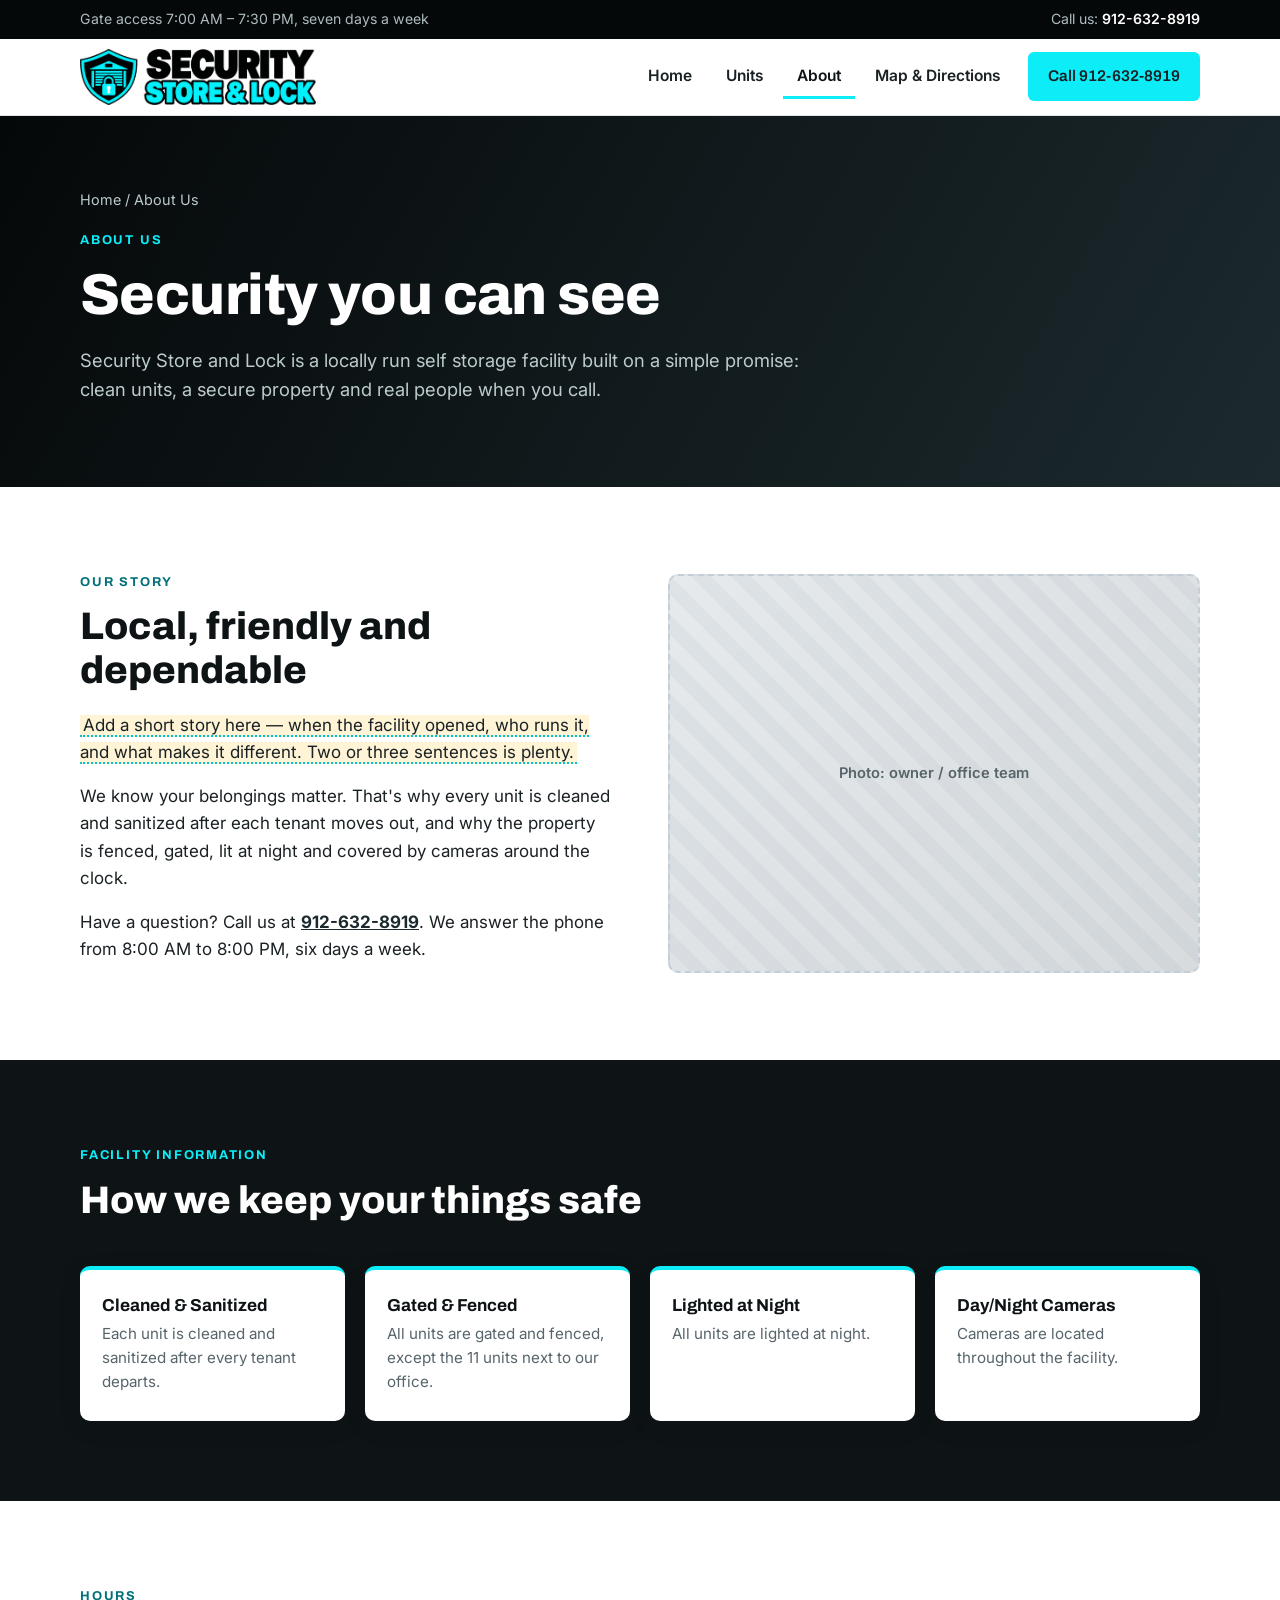
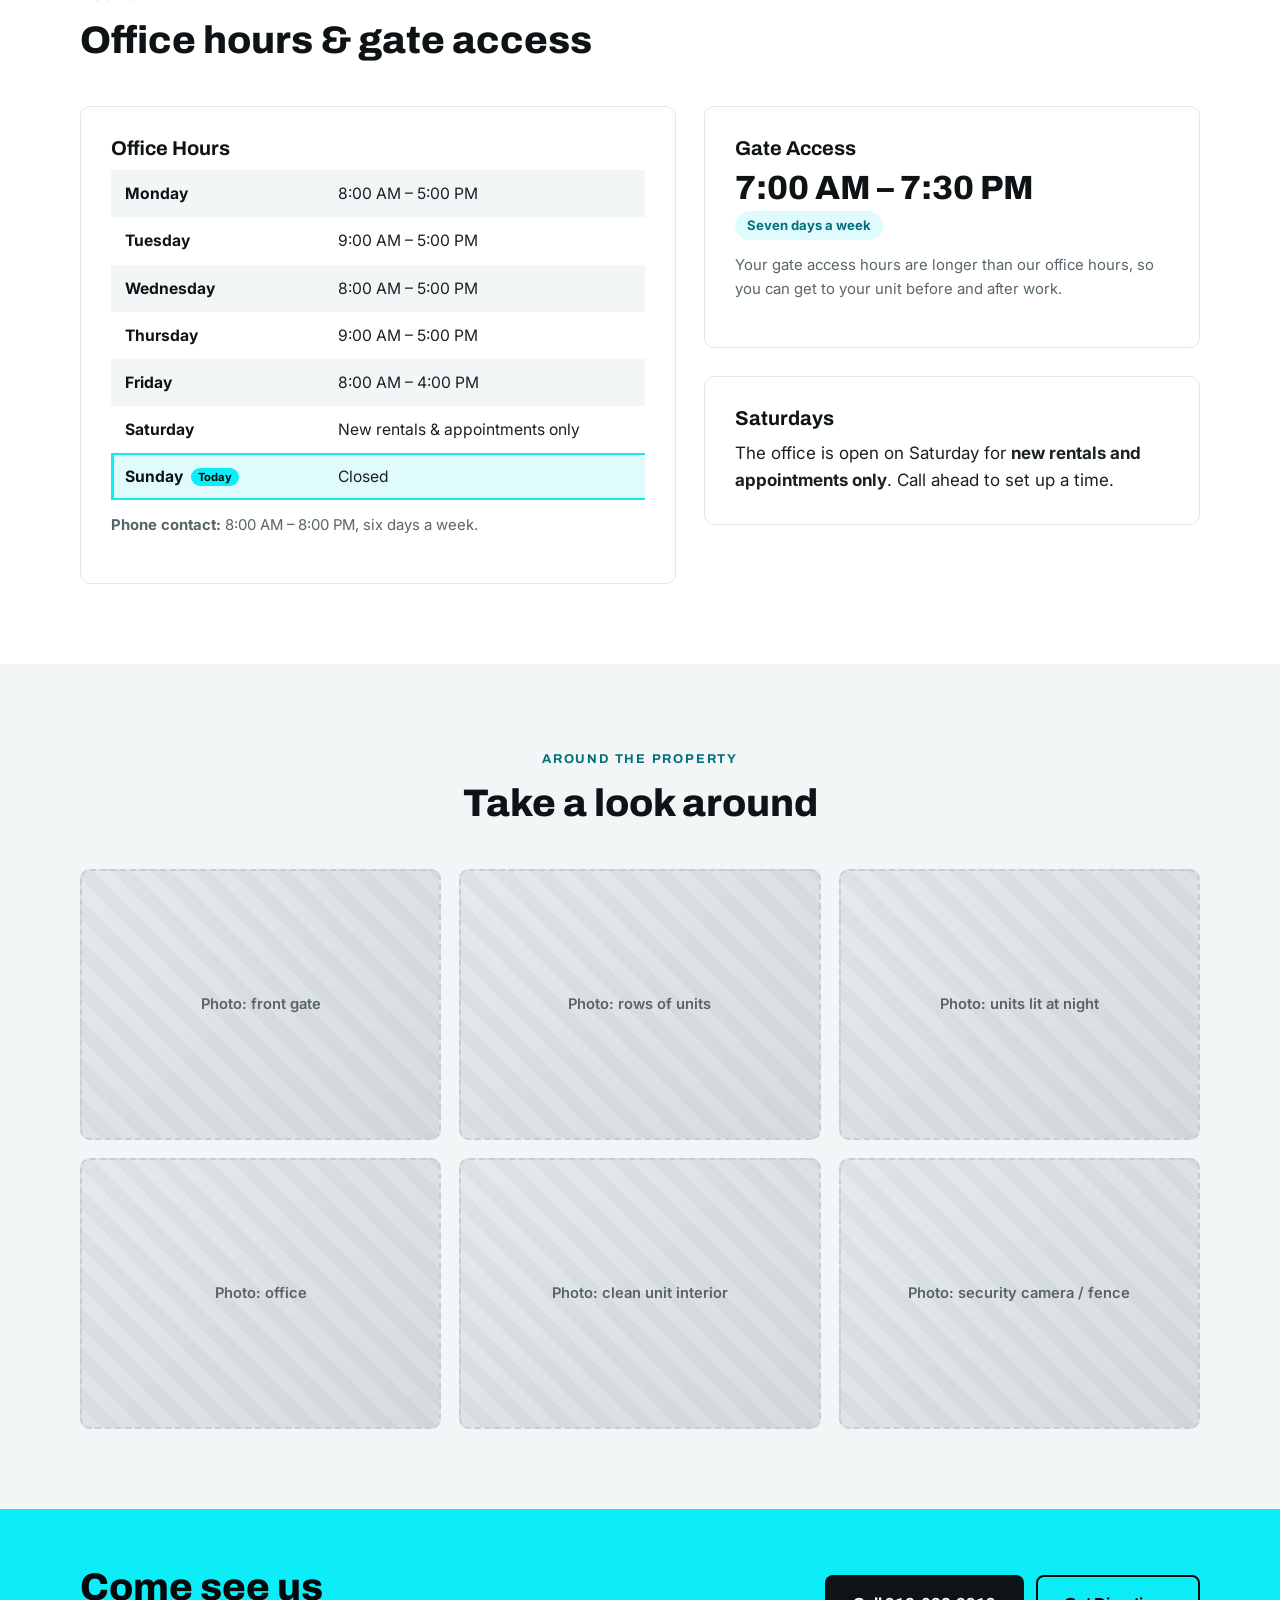
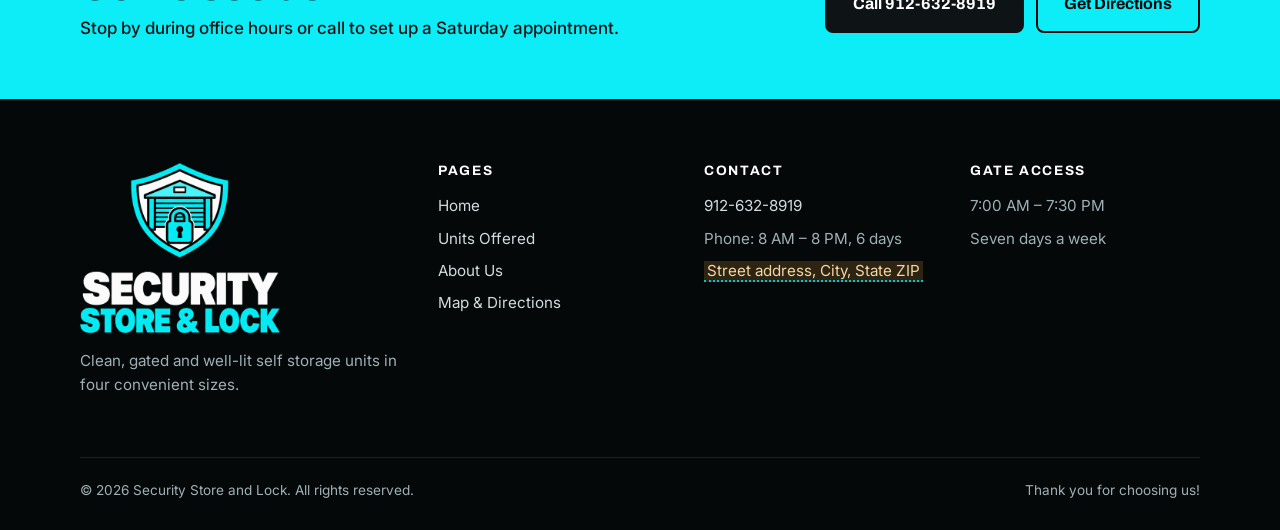
==== commit 7018eff1: "Rebrand to logo colors; add logo images and favicon - Black + cyan palette taken from the uploaded l" ====
--- a/about.html
+++ b/about.html
@@ -8,7 +8,13 @@
   <link rel="preconnect" href="https://fonts.googleapis.com">
   <link rel="preconnect" href="https://fonts.gstatic.com" crossorigin>
   <link href="https://fonts.googleapis.com/css2?family=Archivo:wght@600;700;800&family=Inter:wght@400;500;600;700&display=swap" rel="stylesheet">
-  <link rel="stylesheet" href="css/styles.css">
+  <link rel="icon" href="favicon.ico" sizes="any">
+  <link rel="icon" type="image/png" sizes="32x32" href="images/favicon-32.png">
+  <link rel="icon" type="image/png" sizes="512x512" href="images/favicon-512.png">
+  <link rel="apple-touch-icon" href="images/apple-touch-icon.png">
+  <meta name="theme-color" content="#050809">
+  <meta property="og:image" content="images/logo.png">
+  <link rel="stylesheet" href="css/styles.css?v=2">
 </head>
 <body>
   <a class="skip-link" href="#main">Skip to main content</a>
@@ -23,8 +29,7 @@
   <header class="site-header">
     <div class="container">
       <a class="logo" href="index.html" aria-label="Security Store and Lock home">
-        <span class="logo-mark"><svg viewBox="0 0 24 24" fill="none" stroke="#e8a33d" stroke-width="2.2" stroke-linecap="round" stroke-linejoin="round"><rect x="4" y="11" width="16" height="10" rx="2"/><path d="M8 11V7a4 4 0 0 1 8 0v4"/><circle cx="12" cy="16" r="1.3" fill="#e8a33d"/></svg></span>
-        <span class="logo-text">Security Store &amp; Lock<small>Self Storage</small></span>
+        <img src="images/logo-horizontal.png" width="270" height="64" alt="Security Store &amp; Lock">
       </a>
       <button class="nav-toggle" aria-label="Menu" aria-expanded="false" aria-controls="site-nav"><span></span><span></span><span></span></button>
       <nav class="nav" id="site-nav" aria-label="Main">
@@ -148,8 +153,7 @@
       <div class="footer-grid">
         <div>
           <a class="logo" href="index.html">
-            <span class="logo-mark"><svg viewBox="0 0 24 24" fill="none" stroke="#e8a33d" stroke-width="2.2" stroke-linecap="round" stroke-linejoin="round"><rect x="4" y="11" width="16" height="10" rx="2"/><path d="M8 11V7a4 4 0 0 1 8 0v4"/><circle cx="12" cy="16" r="1.3" fill="#e8a33d"/></svg></span>
-            <span class="logo-text">Security Store &amp; Lock<small>Self Storage</small></span>
+            <img src="images/logo-dark.png" width="200" height="170" alt="Security Store &amp; Lock">
           </a>
           <p style="margin-top:16px">Clean, gated and well-lit self storage units in four convenient sizes.</p>
         </div>
@@ -187,6 +191,6 @@
 
   <a class="call-bar" href="tel:+19126328919">Call to Rent: 912-632-8919</a>
 
-  <script src="js/main.js"></script>
+  <script src="js/main.js?v=2"></script>
 </body>
 </html>
--- a/css/styles.css
+++ b/css/styles.css
@@ -3,19 +3,21 @@
    Brand colors are defined once here; change them to re-theme.
    ========================================================== */
 :root {
-  --navy: #18344a;
-  --navy-dark: #0f2333;
-  --navy-light: #24506f;
-  --accent: #e8a33d;
-  --accent-dark: #c98420;
-  --accent-text: #8a5a12; /* amber for small text on light backgrounds (passes 4.5:1) */
-  --ink: #1d2a35;
-  --muted: #5b6b78;
-  --line: #e3e8ec;
+  /* Brand: black + cyan, taken from the logo artwork */
+  --navy: #0e1416;          /* brand black: headings, dark sections */
+  --navy-dark: #050809;     /* deepest black: top bar, footer */
+  --navy-light: #1c2a2e;
+  --accent: #0cedf8;        /* logo cyan */
+  --accent-dark: #00c4d0;
+  --accent-text: #00707a;   /* cyan for small text/icons on light backgrounds (passes 4.5:1) */
+  --accent-soft: #dffbfd;
+  --ink: #1a2124;
+  --muted: #57656b;
+  --line: #e2e8ea;
   --bg: #ffffff;
-  --bg-soft: #f4f6f8;
+  --bg-soft: #f3f6f7;
   --radius: 10px;
-  --shadow: 0 6px 24px rgba(15, 35, 51, 0.08);
+  --shadow: 0 6px 24px rgba(5, 8, 9, 0.08);
   --max: 1160px;
   --font-head: "Archivo", "Segoe UI", system-ui, sans-serif;
   --font-body: "Inter", "Segoe UI", system-ui, sans-serif;
@@ -43,7 +45,7 @@
 .container { width: 100%; max-width: var(--max); margin: 0 auto; padding: 0 20px; }
 .section { padding: 80px 0; }
 .section--soft { background: var(--bg-soft); }
-.section--navy { background: var(--navy); color: #dbe5ec; }
+.section--navy { background: var(--navy); color: #d6e1e3; }
 .section--navy h2, .section--navy h3 { color: #fff; }
 .eyebrow {
   display: inline-block;
@@ -86,7 +88,7 @@
 .btn-row { display: flex; flex-wrap: wrap; gap: 12px; }
 
 /* ---------- Top bar + header ---------- */
-.topbar { background: var(--navy-dark); color: #b9c8d4; font-size: .88rem; }
+.topbar { background: var(--navy-dark); color: #aebcc0; font-size: .88rem; }
 .topbar .container { display: flex; justify-content: space-between; gap: 16px; padding-top: 8px; padding-bottom: 8px; flex-wrap: wrap; }
 .topbar a { color: #fff; text-decoration: none; font-weight: 600; }
 
@@ -97,14 +99,7 @@
 }
 .site-header .container { display: flex; align-items: center; justify-content: space-between; height: 76px; }
 .logo { display: flex; align-items: center; gap: 12px; text-decoration: none; }
-.logo-mark {
-  width: 44px; height: 44px; border-radius: 9px;
-  background: var(--navy);
-  display: grid; place-items: center;
-}
-.logo-mark svg { width: 24px; height: 24px; }
-.logo-text { font-family: var(--font-head); font-weight: 800; color: var(--navy); font-size: 1.15rem; line-height: 1.05; }
-.logo-text small { display: block; font-weight: 600; font-size: .72rem; letter-spacing: .12em; text-transform: uppercase; color: var(--muted); margin-top: 3px; }
+.logo img { height: 56px; width: auto; }
 
 .nav { display: flex; align-items: center; gap: 6px; }
 .nav a {
@@ -122,15 +117,15 @@
 .hero {
   position: relative;
   background:
-    linear-gradient(100deg, rgba(15,35,51,.96) 0%, rgba(24,52,74,.88) 55%, rgba(24,52,74,.55) 100%),
-    var(--hero-img, linear-gradient(135deg, #24506f, #0f2333));
+    linear-gradient(100deg, rgba(5,8,9,.96) 0%, rgba(14,20,22,.88) 55%, rgba(14,20,22,.55) 100%),
+    var(--hero-img, radial-gradient(circle at 85% 20%, rgba(12,237,248,.35), transparent 55%), linear-gradient(135deg, #1c2a2e, #050809));
   background-size: cover; background-position: center;
-  color: #dbe5ec;
+  color: #d6e1e3;
   padding: 110px 0 120px;
   overflow: hidden;
 }
 .hero h1 { color: #fff; max-width: 15ch; }
-.hero .lead { color: #c3d1dc; }
+.hero .lead { color: #bccbce; }
 .hero-grid { display: grid; grid-template-columns: 1.3fr 1fr; gap: 48px; align-items: center; }
 .hero-card {
   background: rgba(255,255,255,.06);
@@ -141,18 +136,18 @@
 }
 .hero-card__label { color: #fff; font-size: 1rem; letter-spacing: .1em; text-transform: uppercase; margin-bottom: 14px; }
 .hero-card .big { font-family: var(--font-head); font-size: 1.9rem; font-weight: 800; color: #fff; line-height: 1.1; }
-.hero-card .sub { color: #b9c8d4; margin: 4px 0 0; }
+.hero-card .sub { color: #aebcc0; margin: 4px 0 0; }
 .hero-card hr { border: 0; border-top: 1px solid rgba(255,255,255,.14); margin: 20px 0; }
 
 .page-hero {
   background: linear-gradient(120deg, var(--navy-dark), var(--navy-light));
-  color: #c3d1dc;
+  color: #bccbce;
   padding: 72px 0 64px;
 }
 .page-hero h1 { color: #fff; margin-bottom: .3em; }
-.page-hero .lead { color: #c3d1dc; }
+.page-hero .lead { color: #bccbce; }
 .crumbs { font-size: .9rem; margin-bottom: 14px; }
-.crumbs a { color: #c3d1dc; text-decoration: none; }
+.crumbs a { color: #bccbce; text-decoration: none; }
 .crumbs a:hover { color: #fff; }
 
 /* ---------- Feature strip ---------- */
@@ -165,8 +160,8 @@
   box-shadow: var(--shadow);
   border-top: 4px solid var(--accent);
 }
-.feature .icon { width: 44px; height: 44px; border-radius: 10px; background: #fdf3e3; display: grid; place-items: center; margin-bottom: 14px; }
-.feature .icon svg { width: 22px; height: 22px; stroke: var(--accent-dark); }
+.feature .icon { width: 44px; height: 44px; border-radius: 10px; background: var(--accent-soft); display: grid; place-items: center; margin-bottom: 14px; }
+.feature .icon svg { width: 22px; height: 22px; stroke: var(--accent-text); }
 .feature h3, .section--navy .feature h3 { font-size: 1.08rem; margin-bottom: .35em; color: var(--navy); }
 .feature p { color: var(--muted); font-size: .95rem; margin: 0; }
 
@@ -207,7 +202,7 @@
 .check-list li::before {
   content: ""; position: absolute; left: 0; top: 3px;
   width: 22px; height: 22px; border-radius: 50%;
-  background: var(--accent) url("data:image/svg+xml,%3Csvg xmlns='http://www.w3.org/2000/svg' viewBox='0 0 24 24' fill='none' stroke='%230f2333' stroke-width='3.5' stroke-linecap='round' stroke-linejoin='round'%3E%3Cpolyline points='20 6 9 17 4 12'/%3E%3C/svg%3E") center / 13px no-repeat;
+  background: var(--accent) url("data:image/svg+xml,%3Csvg xmlns='http://www.w3.org/2000/svg' viewBox='0 0 24 24' fill='none' stroke='%23050809' stroke-width='3.5' stroke-linecap='round' stroke-linejoin='round'%3E%3Cpolyline points='20 6 9 17 4 12'/%3E%3C/svg%3E") center / 13px no-repeat;
 }
 
 /* ---------- Photo placeholders ----------
@@ -220,7 +215,7 @@
   object-fit: cover;
   border-radius: var(--radius);
   background:
-    linear-gradient(135deg, rgba(24,52,74,.08), rgba(24,52,74,.16)),
+    linear-gradient(135deg, rgba(14,20,22,.04), rgba(14,20,22,.10)),
     repeating-linear-gradient(45deg, #eef2f5 0 14px, #e6ebef 14px 28px);
   border: 2px dashed #c4ced6;
   display: grid; place-items: center;
@@ -242,17 +237,17 @@
   padding: 30px;
 }
 .card h3 { display: flex; align-items: center; gap: 10px; }
-.card h3 svg { width: 22px; height: 22px; stroke: var(--accent-dark); flex: none; }
+.card h3 svg { width: 22px; height: 22px; stroke: var(--accent-text); flex: none; }
 .hours { width: 100%; border-collapse: collapse; font-size: .98rem; }
 .hours th, .hours td { text-align: left; padding: 11px 14px; }
 .hours th { font-weight: 700; color: var(--navy); width: 40%; }
 .hours tr:nth-child(odd) { background: var(--bg-soft); }
-.hours tr.today th, .hours tr.today td { background: #fdf3e3; box-shadow: inset 0 2px 0 var(--accent), inset 0 -2px 0 var(--accent); }
+.hours tr.today th, .hours tr.today td { background: var(--accent-soft); box-shadow: inset 0 2px 0 var(--accent), inset 0 -2px 0 var(--accent); }
 .hours tr.today th { box-shadow: inset 3px 0 0 var(--accent), inset 0 2px 0 var(--accent), inset 0 -2px 0 var(--accent); }
 .hours tr.today th::after { content: "Today"; margin-left: 8px; font-size: .7rem; background: var(--accent); color: var(--navy-dark); padding: 2px 7px; border-radius: 20px; vertical-align: middle; }
 .note { font-size: .93rem; color: var(--muted); margin-top: 14px; }
 .gate-time { font-family: var(--font-head); font-size: 2.1rem; font-weight: 800; color: var(--navy); line-height: 1.1; margin: 4px 0; }
-.pill { display: inline-block; background: #fdf3e3; color: var(--accent-text); font-weight: 700; font-size: .82rem; padding: 4px 12px; border-radius: 30px; }
+.pill { display: inline-block; background: var(--accent-soft); color: var(--accent-text); font-weight: 700; font-size: .82rem; padding: 4px 12px; border-radius: 30px; }
 .stack > * + * { margin-top: 28px; }
 
 /* ---------- CTA band ---------- */
@@ -284,16 +279,14 @@
 .todo { background: #fff4d6; border-bottom: 2px dotted var(--accent-dark); padding: 0 3px; }
 
 /* ---------- Footer ---------- */
-.site-footer { background: var(--navy-dark); color: #9fb2c1; padding: 64px 0 28px; font-size: .95rem; }
+.site-footer { background: var(--navy-dark); color: #9fb0b4; padding: 64px 0 28px; font-size: .95rem; }
 .footer-grid { display: grid; grid-template-columns: 1.4fr 1fr 1fr 1fr; gap: 36px; }
 .site-footer h4 { color: #fff; font-size: .85rem; letter-spacing: .12em; text-transform: uppercase; margin-bottom: 16px; }
-.site-footer a { color: #d3dee6; text-decoration: none; }
+.site-footer a { color: #d2dcde; text-decoration: none; }
 .site-footer a:hover { color: var(--accent); }
 .site-footer ul { list-style: none; padding: 0; margin: 0; }
 .site-footer li { margin-bottom: 8px; }
-.site-footer .logo-text { color: #fff; }
-.site-footer .logo-text small { color: #9fb2c1; }
-.site-footer .logo-mark { background: var(--navy-light); }
+.site-footer .logo img { height: auto; width: 200px; }
 .footer-bottom { border-top: 1px solid rgba(255,255,255,.1); margin-top: 44px; padding-top: 22px; font-size: .85rem; display: flex; justify-content: space-between; flex-wrap: wrap; gap: 10px; }
 
 /* ---------- Responsive ---------- */
@@ -375,7 +368,7 @@
     min-height: 56px; padding: 10px 16px calc(10px + env(safe-area-inset-bottom));
     background: var(--accent); color: var(--navy-dark);
     font: 800 1.1rem var(--font-head); text-decoration: none;
-    box-shadow: 0 -4px 16px rgba(15,35,51,.18);
+    box-shadow: 0 -4px 16px rgba(5,8,9,.18);
   }
   body { padding-bottom: 72px; }
 }
@@ -385,3 +378,7 @@
   *, *::before, *::after { transition: none !important; animation: none !important; }
   .btn:hover { transform: none; }
 }
+
+@media (max-width: 560px) {
+  .logo img { height: 46px; }
+}
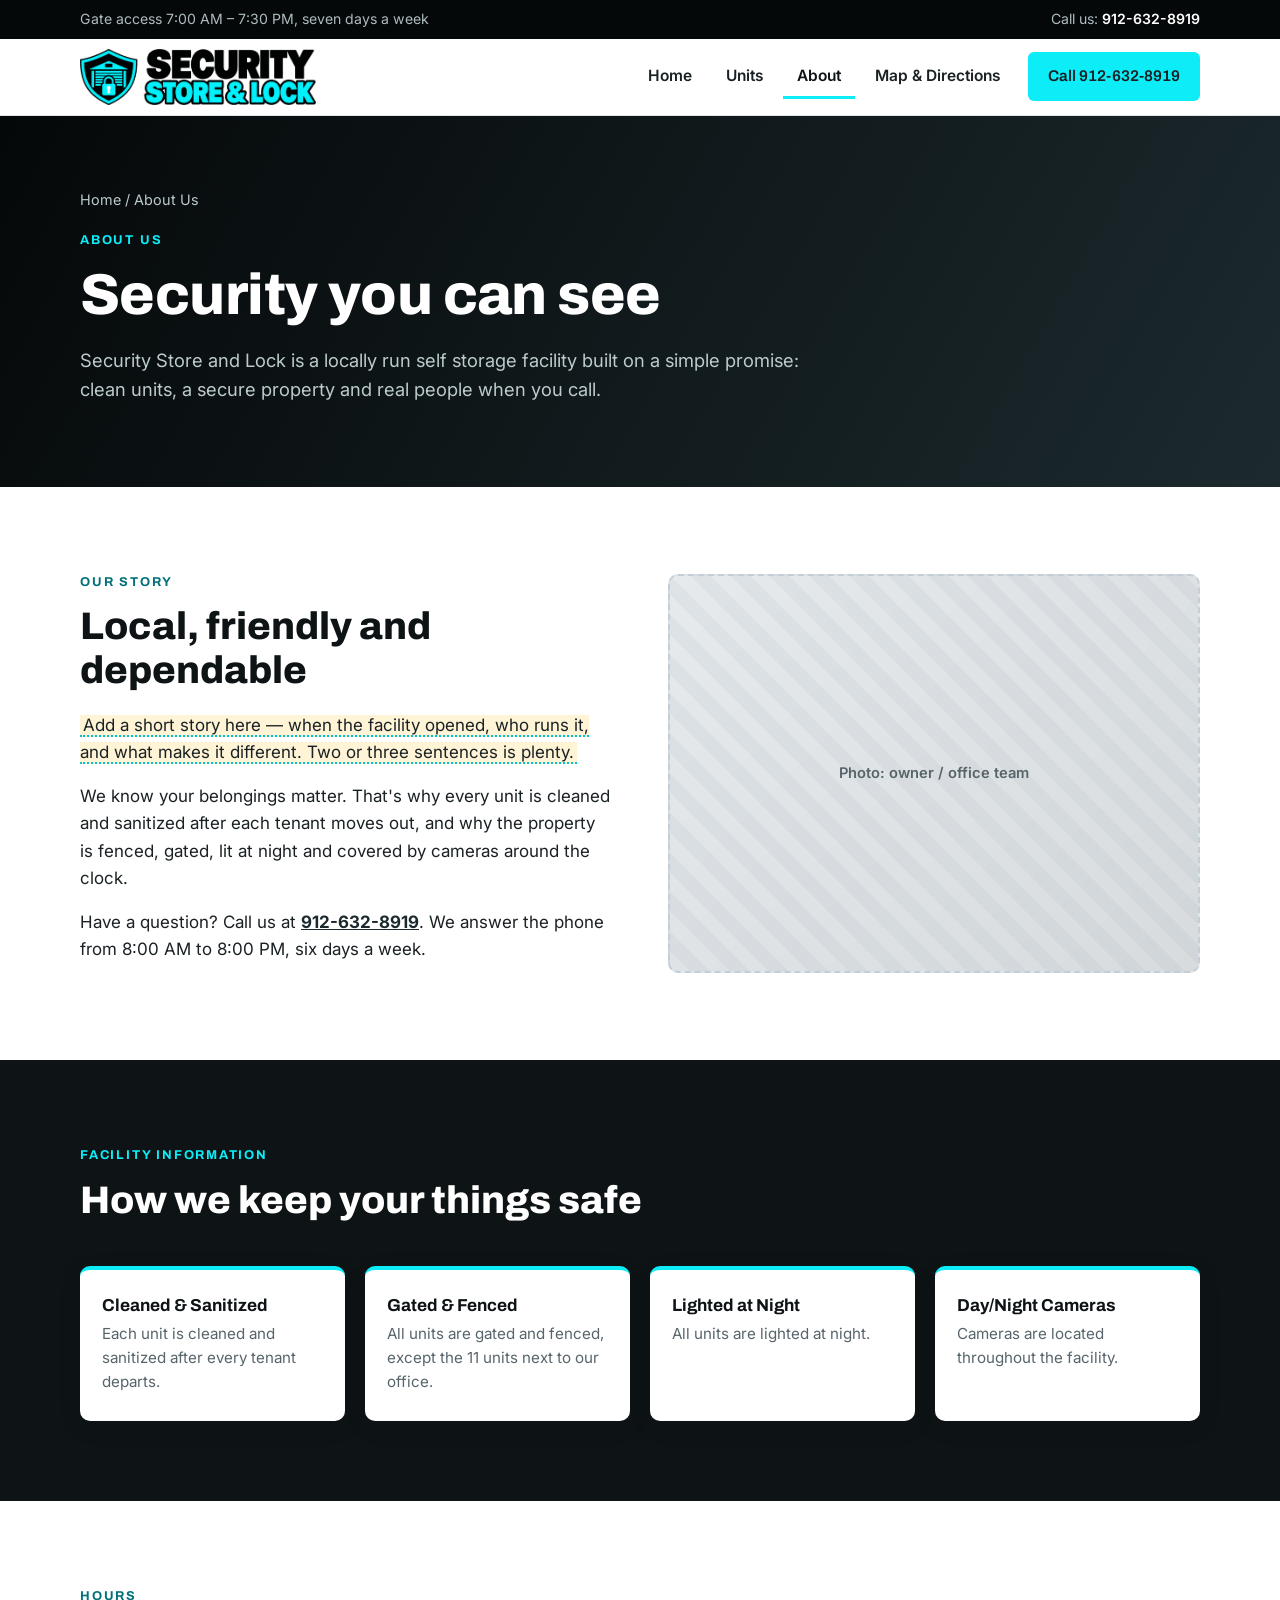
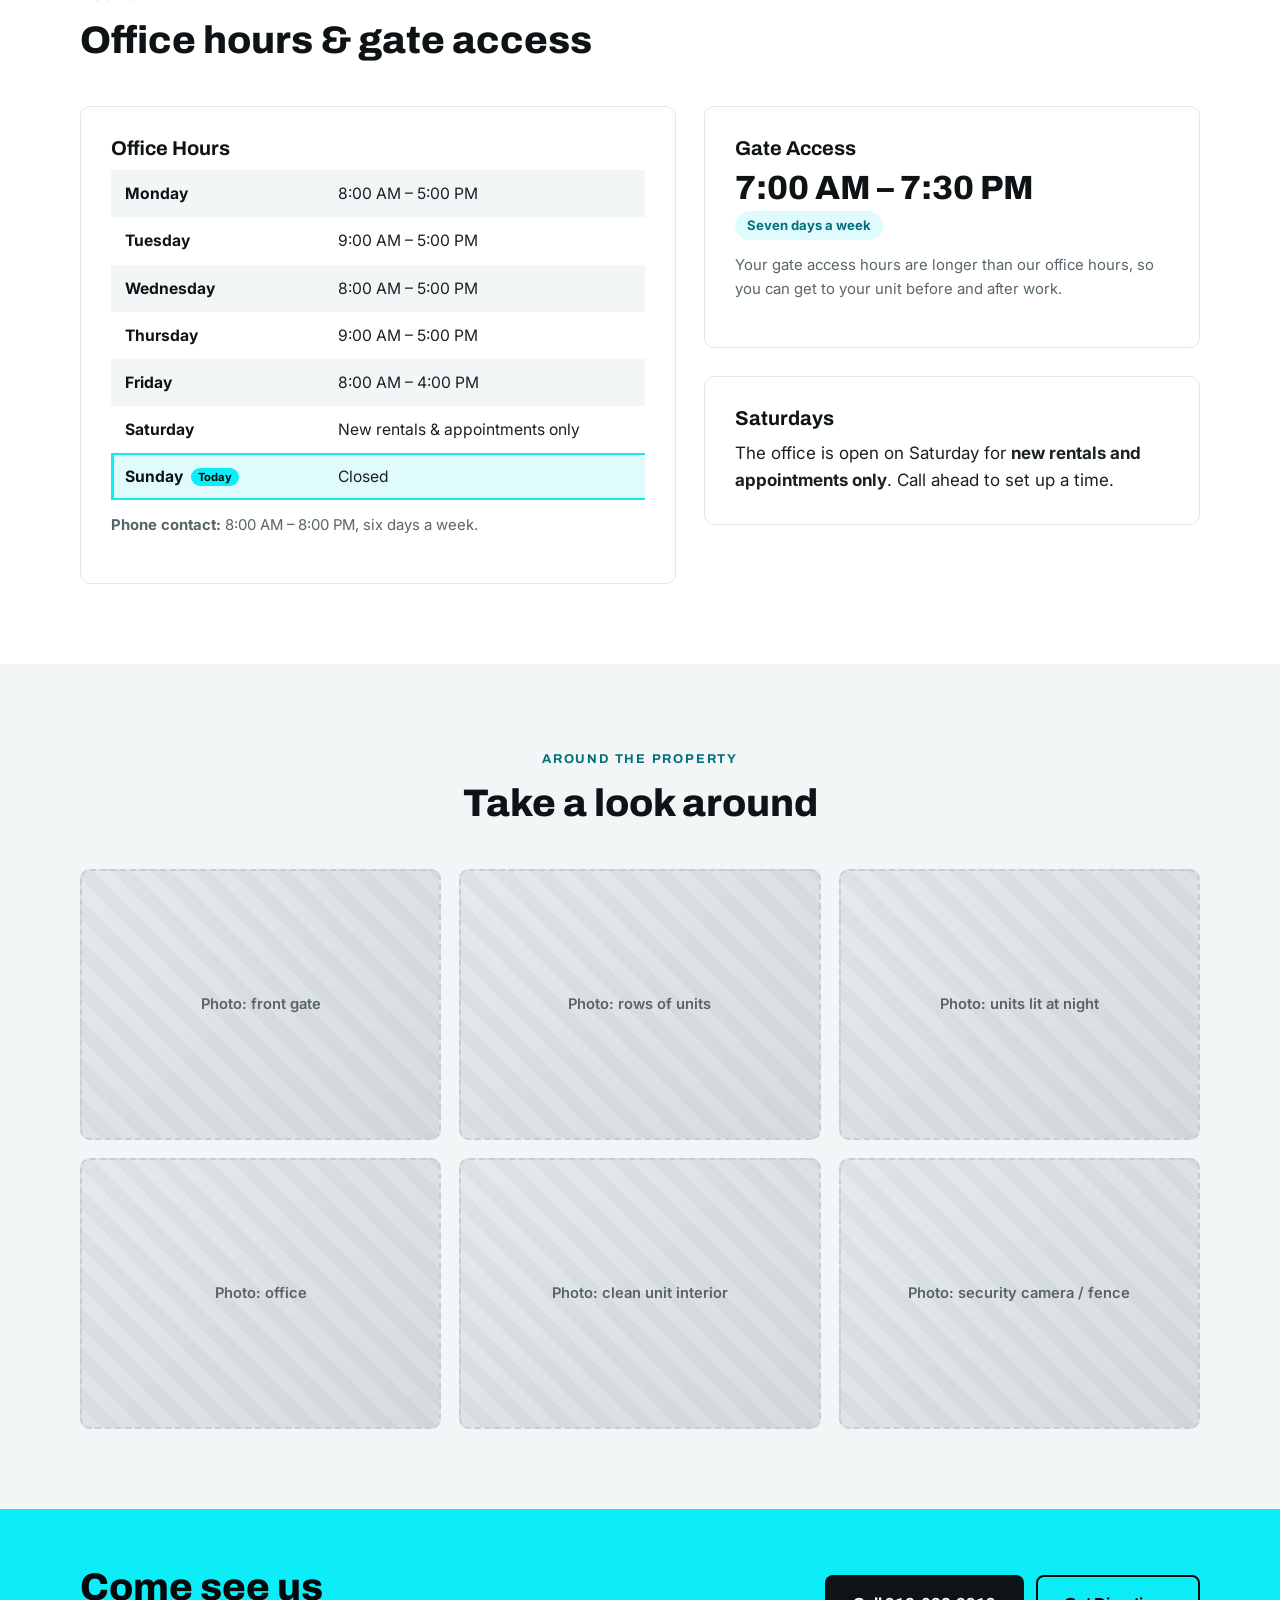
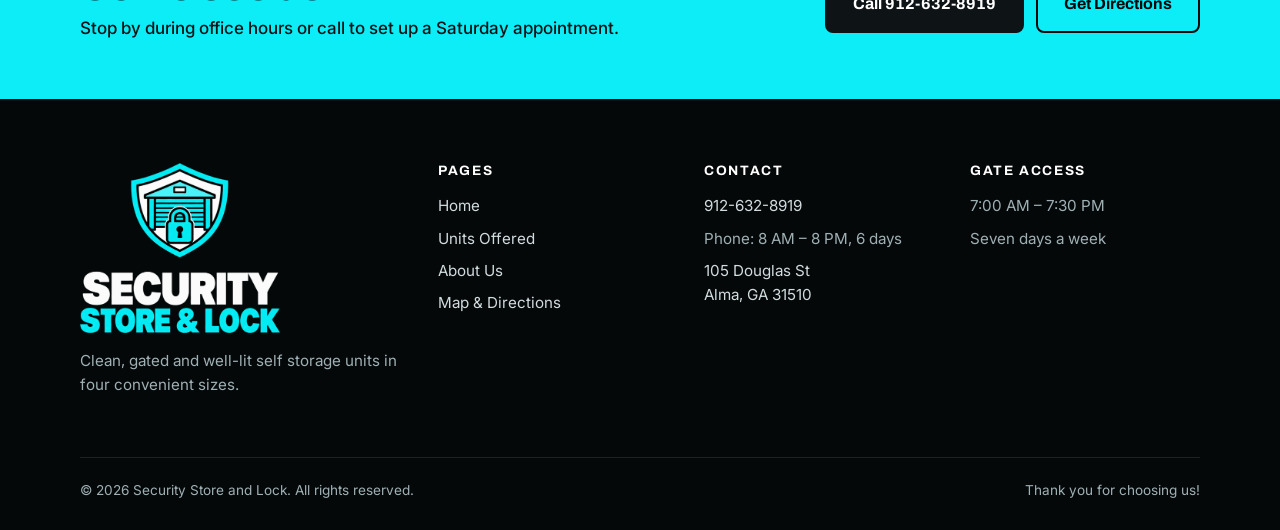
==== commit 27d2ea1a: "Fix Google Maps embed and add real address Embed and Open in Google Maps now point to Security Store" ====
--- a/about.html
+++ b/about.html
@@ -171,7 +171,7 @@
           <ul>
             <li><a href="tel:+19126328919">912-632-8919</a></li>
             <li>Phone: 8 AM – 8 PM, 6 days</li>
-            <li><span class="todo">Street address, City, State ZIP</span></li>
+            <li><a href="directions.html">105 Douglas St<br>Alma, GA 31510</a></li>
           </ul>
         </div>
         <div>
